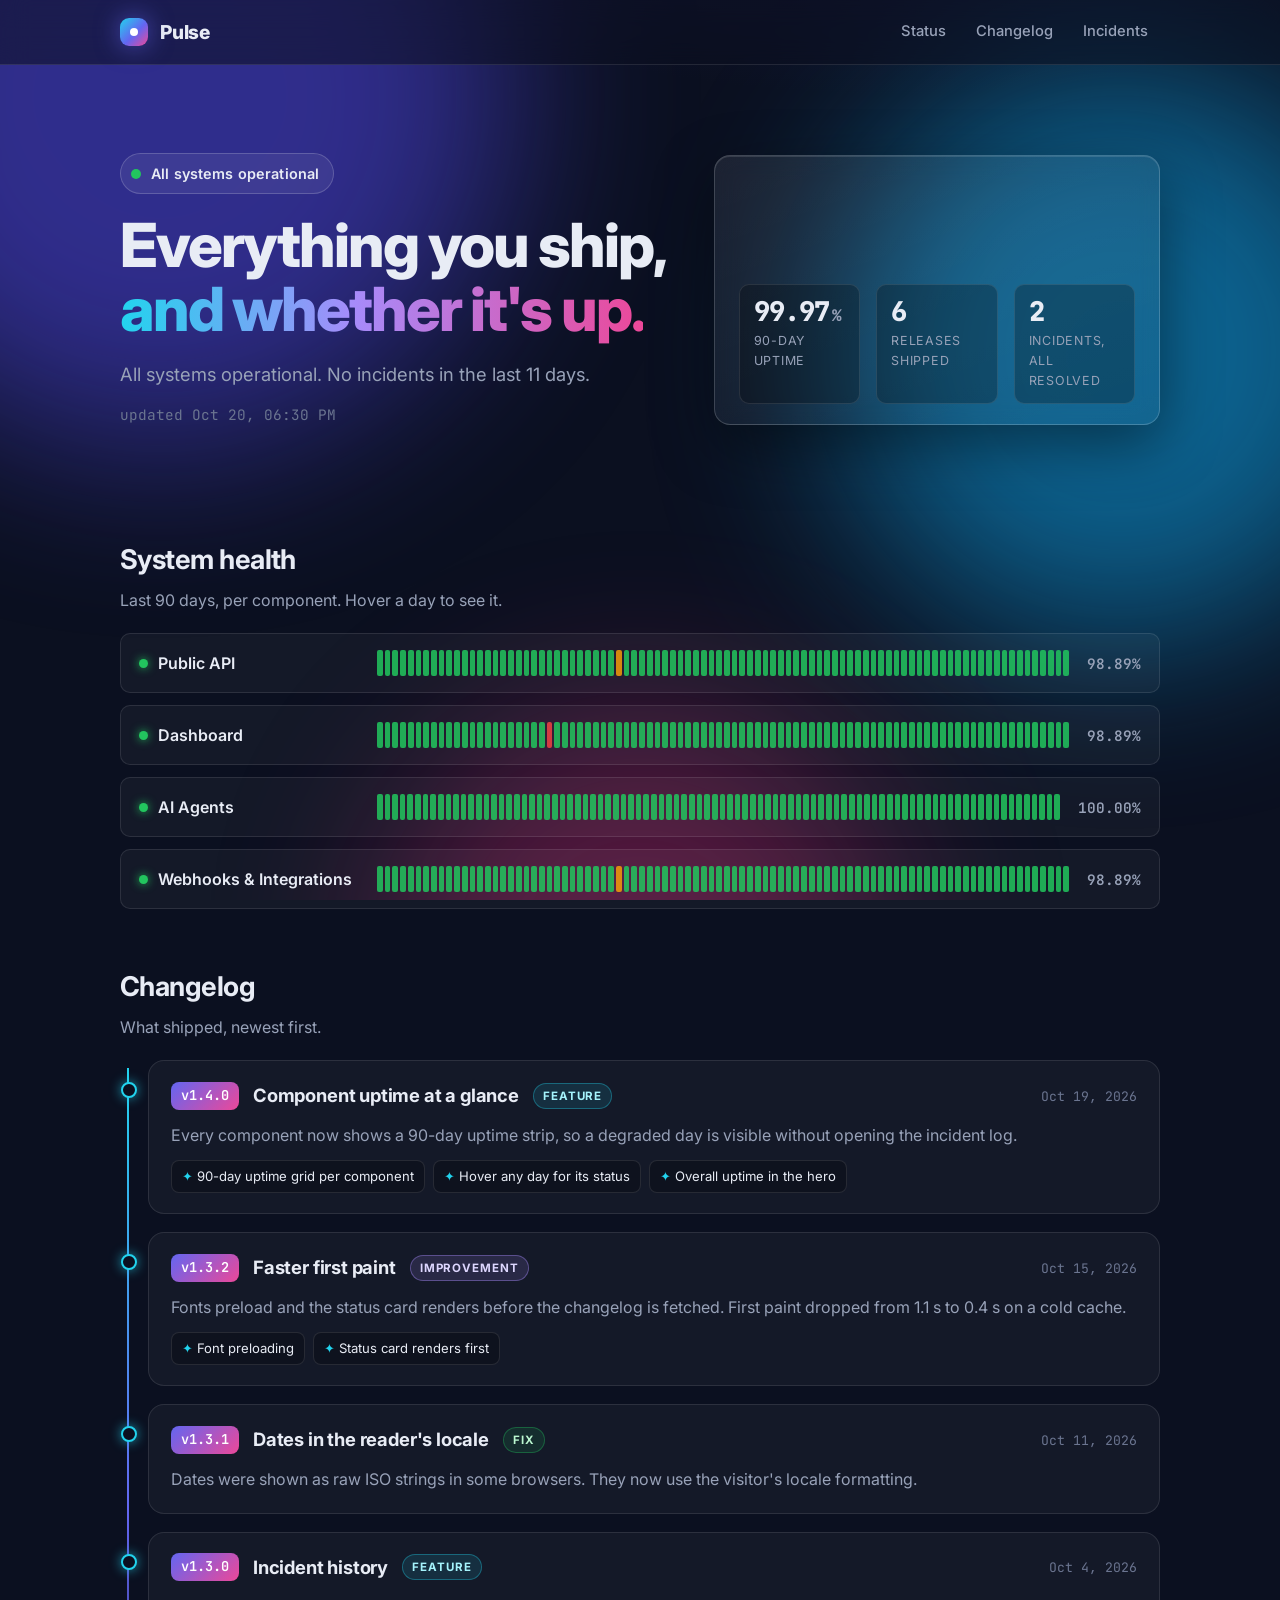
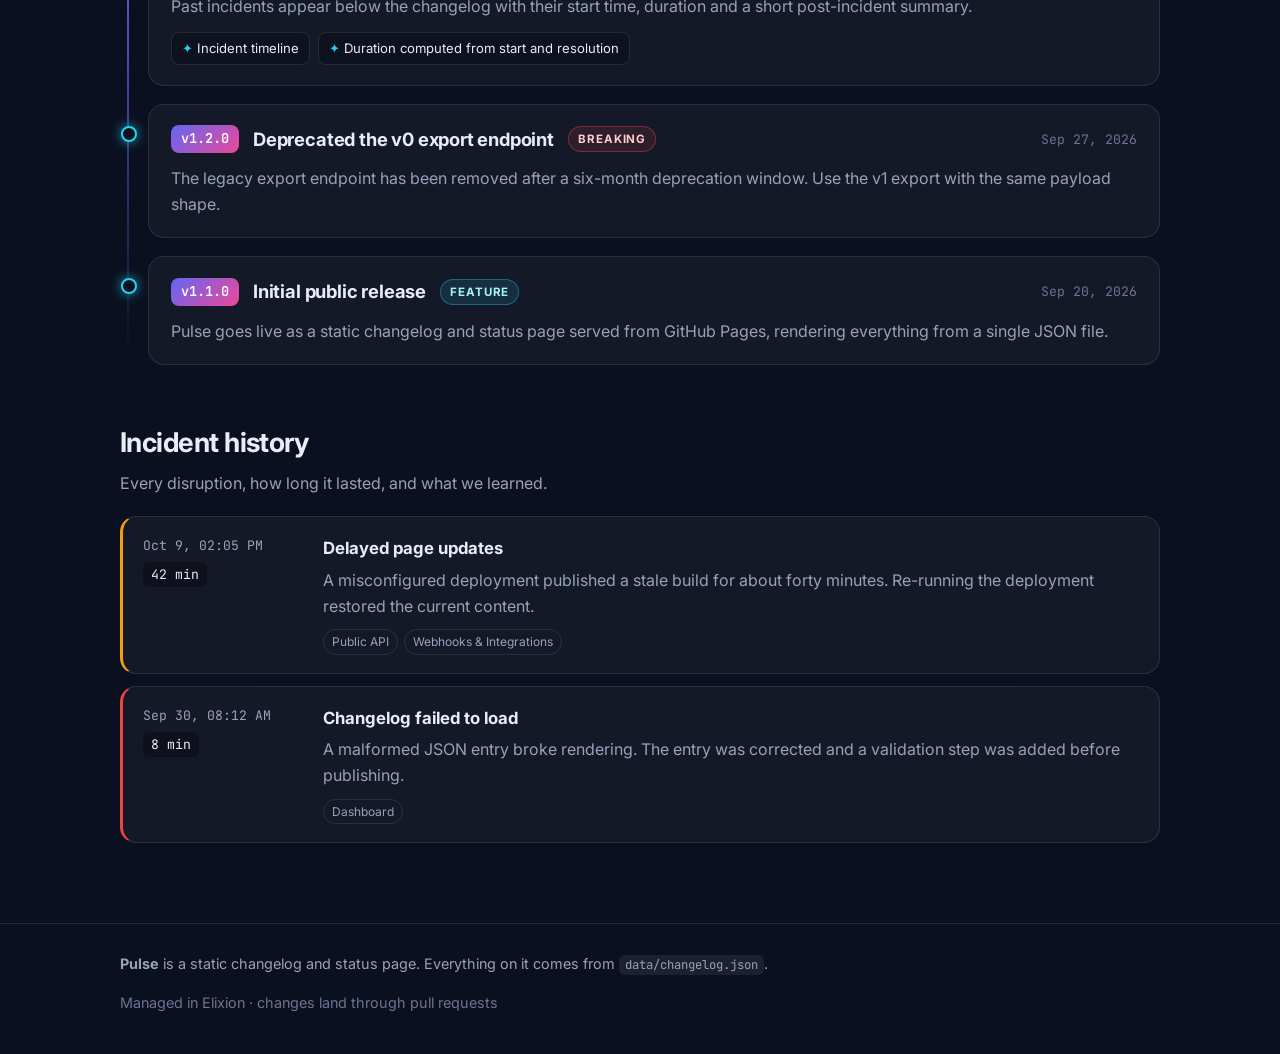
==== index.html @ 215a76f4 "feat: Pulse visual redesign — aurora hero, heartbeat, uptime grid, timeline Dark glass design with a" ====
<!DOCTYPE html>
<html lang="en">
<head>
  <meta charset="utf-8">
  <meta name="viewport" content="width=device-width, initial-scale=1">
  <title>Pulse · Changelog &amp; Status</title>
  <meta name="description" content="Release notes and live status for Pulse.">
  <meta name="theme-color" content="#0b1020">
  <link rel="preconnect" href="https://fonts.googleapis.com">
  <link rel="preconnect" href="https://fonts.gstatic.com" crossorigin>
  <link href="https://fonts.googleapis.com/css2?family=Inter:wght@400;500;600;700;800&family=JetBrains+Mono:wght@500;600&display=swap" rel="stylesheet">
  <link rel="stylesheet" href="styles.css">
</head>
<body>
  <div class="aurora" aria-hidden="true">
    <span class="aurora-blob b1"></span>
    <span class="aurora-blob b2"></span>
    <span class="aurora-blob b3"></span>
  </div>

  <header class="site-header">
    <div class="container header-row">
      <a class="brand" href="./" aria-label="Pulse home">
        <span class="brand-mark" aria-hidden="true"><span class="brand-dot"></span></span>
        <span class="brand-name">Pulse</span>
      </a>
      <nav class="site-nav" aria-label="Sections">
        <a href="#status">Status</a>
        <a href="#changelog">Changelog</a>
        <a href="#incidents">Incidents</a>
      </nav>
    </div>
  </header>

  <main>
    <section id="status" class="hero" aria-labelledby="hero-heading">
      <div class="container hero-grid">
        <div class="hero-copy">
          <p class="eyebrow"><span id="hero-badge" class="status-pill" data-level="operational"><span class="pill-dot"></span><span id="hero-badge-text">Checking status…</span></span></p>
          <h1 id="hero-heading" class="hero-title">Everything you ship,<br><span class="gradient-text">and whether it's up.</span></h1>
          <p id="hero-tagline" class="hero-sub"></p>
          <p id="hero-updated" class="hero-updated"></p>
        </div>

        <div class="hero-card glass reveal">
          <svg class="heartbeat" viewBox="0 0 600 120" preserveAspectRatio="none" aria-hidden="true">
            <defs>
              <linearGradient id="hb-grad" x1="0" x2="1" y1="0" y2="0">
                <stop offset="0" stop-color="#22d3ee"/>
                <stop offset="0.5" stop-color="#6366f1"/>
                <stop offset="1" stop-color="#ec4899"/>
              </linearGradient>
            </defs>
            <path class="hb-line" d="M0,60 L120,60 L140,60 L155,20 L170,100 L185,40 L200,60 L320,60 L335,25 L350,95 L365,45 L380,60 L520,60 L535,30 L550,90 L565,50 L580,60 L600,60"/>
          </svg>
          <div class="stats">
            <div class="stat">
              <span class="stat-value"><span id="stat-uptime" data-count="0">0</span><span class="stat-unit">%</span></span>
              <span class="stat-label">90-day uptime</span>
            </div>
            <div class="stat">
              <span class="stat-value" id="stat-releases" data-count="0">0</span>
              <span class="stat-label">releases shipped</span>
            </div>
            <div class="stat">
              <span class="stat-value" id="stat-incidents" data-count="0">0</span>
              <span class="stat-label">incidents, all resolved</span>
            </div>
          </div>
        </div>
      </div>
    </section>

    <section class="components container" aria-labelledby="components-heading">
      <div class="section-head reveal">
        <h2 id="components-heading">System health</h2>
        <p class="section-sub">Last 90 days, per component. Hover a day to see it.</p>
      </div>
      <ul id="component-list" class="component-list"></ul>
    </section>

    <section id="changelog" class="changelog container" aria-labelledby="changelog-heading">
      <div class="section-head reveal">
        <h2 id="changelog-heading">Changelog</h2>
        <p class="section-sub">What shipped, newest first.</p>
      </div>
      <ol id="release-list" class="timeline" aria-live="polite"></ol>
    </section>

    <section id="incidents" class="incidents container" aria-labelledby="incidents-heading">
      <div class="section-head reveal">
        <h2 id="incidents-heading">Incident history</h2>
        <p class="section-sub">Every disruption, how long it lasted, and what we learned.</p>
      </div>
      <ol id="incident-list" class="incident-list"></ol>
    </section>
  </main>

  <footer class="site-footer">
    <div class="container footer-row">
      <p><strong>Pulse</strong> is a static changelog and status page. Everything on it comes from <code>data/changelog.json</code>.</p>
      <p class="footer-meta">Managed in Elixion · changes land through pull requests</p>
    </div>
  </footer>

  <script src="app.js"></script>
</body>
</html>
---- styles.css ----
/* Pulse — visual design. Pure CSS, no build step. */

:root {
  --bg: #0b1020;
  --bg-2: #0f172a;
  --surface: rgba(255, 255, 255, 0.04);
  --surface-strong: rgba(255, 255, 255, 0.07);
  --border: rgba(255, 255, 255, 0.10);
  --border-strong: rgba(255, 255, 255, 0.18);
  --text: #e8ecf5;
  --muted: #98a2b8;
  --faint: #6b7590;
  --accent: #6366f1;
  --accent-2: #22d3ee;
  --accent-3: #ec4899;
  --ok: #22c55e;
  --warn: #f59e0b;
  --bad: #ef4444;
  --radius: 16px;
  --radius-sm: 10px;
  --max: 1080px;
  --font: "Inter", -apple-system, BlinkMacSystemFont, "Segoe UI", Roboto, sans-serif;
  --mono: "JetBrains Mono", ui-monospace, SFMono-Regular, Menlo, monospace;
  --shadow: 0 20px 60px rgba(0, 0, 0, 0.45);
}

* { box-sizing: border-box; }
html { scroll-behavior: smooth; }
body {
  margin: 0;
  font-family: var(--font);
  font-size: 16px;
  line-height: 1.6;
  color: var(--text);
  background: radial-gradient(1200px 600px at 70% -10%, #1e1b4b 0%, transparent 60%), var(--bg);
  -webkit-font-smoothing: antialiased;
  overflow-x: hidden;
}
a { color: inherit; }
code { font-family: var(--mono); font-size: 0.85em; background: var(--surface-strong); padding: 2px 6px; border-radius: 6px; }

.container { max-width: var(--max); margin: 0 auto; padding: 0 20px; }

/* ---------- Aurora background ---------- */
.aurora {
  position: fixed; inset: 0; z-index: -1; overflow: hidden; pointer-events: none;
}
.aurora-blob {
  position: absolute; border-radius: 50%; filter: blur(90px); opacity: 0.55;
  animation: drift 26s ease-in-out infinite alternate;
}
.aurora-blob.b1 { width: 55vw; height: 55vw; left: -15vw; top: -20vw; background: #4f46e5; }
.aurora-blob.b2 { width: 45vw; height: 45vw; right: -10vw; top: 5vw; background: #0ea5e9; animation-duration: 32s; }
.aurora-blob.b3 { width: 40vw; height: 40vw; left: 30vw; bottom: -25vw; background: #db2777; animation-duration: 38s; opacity: 0.35; }
@keyframes drift {
  from { transform: translate3d(0, 0, 0) scale(1); }
  to   { transform: translate3d(6vw, 4vw, 0) scale(1.15); }
}

/* ---------- Header ---------- */
.site-header {
  position: sticky; top: 0; z-index: 10;
  backdrop-filter: blur(14px); -webkit-backdrop-filter: blur(14px);
  background: rgba(11, 16, 32, 0.55);
  border-bottom: 1px solid var(--border);
}
.header-row { display: flex; align-items: center; justify-content: space-between; height: 64px; }
.brand { display: inline-flex; align-items: center; gap: 12px; text-decoration: none; font-weight: 800; font-size: 1.2rem; letter-spacing: -0.01em; }
.brand-mark {
  position: relative; width: 28px; height: 28px; border-radius: 9px;
  background: linear-gradient(135deg, var(--accent-2), var(--accent) 55%, var(--accent-3));
  box-shadow: 0 0 24px rgba(99, 102, 241, 0.6);
  display: grid; place-items: center;
}
.brand-dot { width: 8px; height: 8px; border-radius: 50%; background: #fff; animation: beat 1.6s ease-in-out infinite; }
@keyframes beat { 0%, 100% { transform: scale(1); opacity: 1; } 50% { transform: scale(0.6); opacity: 0.7; } }
.site-nav { display: flex; gap: 6px; }
.site-nav a {
  color: var(--muted); text-decoration: none; font-size: 0.92rem; font-weight: 500;
  padding: 8px 12px; border-radius: 999px; transition: color .2s, background .2s;
}
.site-nav a:hover { color: var(--text); background: var(--surface-strong); }

/* ---------- Hero ---------- */
.hero { padding: 88px 0 56px; }
.hero-grid { display: grid; grid-template-columns: 1.1fr 0.9fr; gap: 48px; align-items: center; }
.eyebrow { margin: 0 0 20px; }
.status-pill {
  display: inline-flex; align-items: center; gap: 10px;
  padding: 8px 14px 8px 10px; border-radius: 999px;
  border: 1px solid var(--border-strong); background: var(--surface-strong);
  font-weight: 600; font-size: 0.9rem; letter-spacing: 0.01em;
}
.pill-dot { position: relative; width: 10px; height: 10px; border-radius: 50%; background: var(--ok); }
.pill-dot::after {
  content: ""; position: absolute; inset: -4px; border-radius: 50%;
  border: 2px solid var(--ok); opacity: 0; animation: ping 1.8s ease-out infinite;
}
.status-pill[data-level="degraded"] .pill-dot, .status-pill[data-level="degraded"] .pill-dot::after { background: var(--warn); border-color: var(--warn); }
.status-pill[data-level="outage"] .pill-dot, .status-pill[data-level="outage"] .pill-dot::after { background: var(--bad); border-color: var(--bad); }
@keyframes ping { 0% { transform: scale(0.6); opacity: 0.9; } 100% { transform: scale(1.9); opacity: 0; } }

.hero-title {
  margin: 0 0 18px; font-size: clamp(2.3rem, 5vw, 3.8rem); line-height: 1.05;
  font-weight: 800; letter-spacing: -0.035em;
}
.gradient-text {
  background: linear-gradient(90deg, var(--accent-2), #a78bfa 45%, var(--accent-3));
  -webkit-background-clip: text; background-clip: text; color: transparent;
}
.hero-sub { margin: 0 0 14px; font-size: 1.15rem; color: var(--muted); max-width: 48ch; }
.hero-updated { margin: 0; color: var(--faint); font-size: 0.9rem; font-family: var(--mono); }

.glass {
  background: linear-gradient(160deg, rgba(255,255,255,0.08), rgba(255,255,255,0.03));
  border: 1px solid var(--border-strong);
  border-radius: var(--radius);
  box-shadow: var(--shadow), inset 0 1px 0 rgba(255,255,255,0.12);
  backdrop-filter: blur(12px); -webkit-backdrop-filter: blur(12px);
}
.hero-card { padding: 22px 24px 20px; }
.heartbeat { width: 100%; height: 96px; display: block; }
.hb-line {
  fill: none; stroke: url(#hb-grad); stroke-width: 3; stroke-linecap: round; stroke-linejoin: round;
  stroke-dasharray: 1400; stroke-dashoffset: 1400;
  animation: draw 3.2s cubic-bezier(.4,0,.2,1) infinite;
  filter: drop-shadow(0 0 8px rgba(99, 102, 241, 0.7));
}
@keyframes draw { 0% { stroke-dashoffset: 1400; opacity: 0.2; } 15% { opacity: 1; } 70% { stroke-dashoffset: 0; opacity: 1; } 100% { stroke-dashoffset: 0; opacity: 0; } }

.stats { display: grid; grid-template-columns: repeat(3, 1fr); gap: 16px; margin-top: 10px; }
.stat { padding: 12px 14px; border-radius: var(--radius-sm); background: rgba(0,0,0,0.25); border: 1px solid var(--border); }
.stat-value { display: block; font-size: 1.7rem; font-weight: 800; letter-spacing: -0.03em; font-family: var(--mono); line-height: 1.1; }
.stat-unit { font-size: 1rem; color: var(--muted); margin-left: 2px; }
.stat-label { display: block; margin-top: 4px; font-size: 0.78rem; color: var(--muted); text-transform: uppercase; letter-spacing: 0.06em; }

/* ---------- Sections ---------- */
.section-head { margin: 56px 0 20px; }
.section-head h2 { margin: 0 0 6px; font-size: 1.7rem; letter-spacing: -0.02em; }
.section-sub { margin: 0; color: var(--muted); }

/* ---------- Components / uptime ---------- */
.component-list { list-style: none; margin: 0; padding: 0; display: grid; gap: 12px; }
.component {
  display: grid; grid-template-columns: 220px 1fr auto; gap: 18px; align-items: center;
  padding: 16px 18px; border-radius: var(--radius-sm);
  background: var(--surface); border: 1px solid var(--border);
  transition: border-color .2s, background .2s;
}
.component:hover { border-color: var(--border-strong); background: var(--surface-strong); }
.component-name { font-weight: 600; display: flex; align-items: center; gap: 10px; }
.level-dot { width: 9px; height: 9px; border-radius: 50%; background: var(--ok); box-shadow: 0 0 10px var(--ok); }
.level-dot[data-level="degraded"] { background: var(--warn); box-shadow: 0 0 10px var(--warn); }
.level-dot[data-level="outage"] { background: var(--bad); box-shadow: 0 0 10px var(--bad); }
.uptime-grid { display: grid; grid-template-columns: repeat(90, 1fr); gap: 2px; }
.day {
  height: 26px; border-radius: 2px; background: var(--ok); opacity: 0.85; position: relative;
  transform-origin: bottom; transition: transform .15s, opacity .15s;
}
.day[data-level="degraded"] { background: var(--warn); }
.day[data-level="outage"] { background: var(--bad); }
.day:hover { transform: scaleY(1.25); opacity: 1; z-index: 2; }
.day:hover::after {
  content: attr(data-label); position: absolute; bottom: calc(100% + 8px); left: 50%; transform: translateX(-50%);
  white-space: nowrap; font-size: 0.72rem; font-family: var(--mono);
  background: #0b1020; border: 1px solid var(--border-strong); color: var(--text);
  padding: 4px 8px; border-radius: 6px; pointer-events: none;
}
.component-uptime { font-family: var(--mono); font-weight: 600; color: var(--muted); font-size: 0.9rem; }

/* ---------- Timeline ---------- */
.timeline { list-style: none; margin: 0; padding: 0 0 0 28px; position: relative; }
.timeline::before {
  content: ""; position: absolute; left: 7px; top: 8px; bottom: 8px; width: 2px;
  background: linear-gradient(180deg, var(--accent-2), var(--accent) 50%, transparent);
}
.release { position: relative; margin: 0 0 18px; }
.release::before {
  content: ""; position: absolute; left: -27px; top: 22px; width: 12px; height: 12px; border-radius: 50%;
  background: var(--bg); border: 2px solid var(--accent-2); box-shadow: 0 0 12px rgba(34, 211, 238, 0.7);
}
.release-card {
  padding: 20px 22px; border-radius: var(--radius);
  background: var(--surface); border: 1px solid var(--border);
  transition: transform .25s, border-color .25s, background .25s;
}
.release-card:hover { transform: translateY(-2px); border-color: var(--border-strong); background: var(--surface-strong); }
.release-head { display: flex; flex-wrap: wrap; align-items: center; gap: 10px 14px; }
.release-version {
  font-family: var(--mono); font-weight: 600; font-size: 0.85rem;
  padding: 3px 10px; border-radius: 8px; color: #fff;
  background: linear-gradient(135deg, var(--accent), var(--accent-3));
}
.release-title { margin: 0; font-size: 1.15rem; font-weight: 700; letter-spacing: -0.01em; }
.release-date { margin-left: auto; color: var(--faint); font-family: var(--mono); font-size: 0.82rem; }
.tag {
  font-size: 0.72rem; font-weight: 700; text-transform: uppercase; letter-spacing: 0.08em;
  padding: 3px 9px; border-radius: 999px; border: 1px solid transparent;
}
.tag[data-tag="feature"] { color: #a5f3fc; background: rgba(34, 211, 238, 0.12); border-color: rgba(34, 211, 238, 0.35); }
.tag[data-tag="fix"] { color: #bbf7d0; background: rgba(34, 197, 94, 0.12); border-color: rgba(34, 197, 94, 0.35); }
.tag[data-tag="improvement"] { color: #ddd6fe; background: rgba(167, 139, 250, 0.14); border-color: rgba(167, 139, 250, 0.4); }
.tag[data-tag="breaking"] { color: #fecaca; background: rgba(239, 68, 68, 0.12); border-color: rgba(239, 68, 68, 0.4); }
.release-body { margin: 12px 0 0; color: var(--muted); }
.highlights { margin: 12px 0 0; padding: 0; list-style: none; display: flex; flex-wrap: wrap; gap: 8px; }
.highlights li {
  font-size: 0.82rem; color: var(--text); padding: 5px 10px; border-radius: 8px;
  background: rgba(0,0,0,0.25); border: 1px solid var(--border);
}
.highlights li::before { content: "✦ "; color: var(--accent-2); }

/* ---------- Incidents ---------- */
.incident-list { list-style: none; margin: 0; padding: 0; display: grid; gap: 12px; }
.incident {
  display: grid; grid-template-columns: 160px 1fr; gap: 20px;
  padding: 18px 20px; border-radius: var(--radius);
  background: var(--surface); border: 1px solid var(--border);
  border-left: 3px solid var(--warn);
}
.incident[data-impact="outage"] { border-left-color: var(--bad); }
.incident-when { font-family: var(--mono); font-size: 0.82rem; color: var(--muted); }
.incident-duration { margin-top: 6px; display: inline-block; padding: 2px 8px; border-radius: 6px; background: rgba(0,0,0,0.3); color: var(--text); }
.incident-title { margin: 0 0 6px; font-weight: 700; font-size: 1.05rem; }
.incident-summary { margin: 0; color: var(--muted); }
.incident-affected { margin: 10px 0 0; display: flex; gap: 6px; flex-wrap: wrap; }
.incident-affected span { font-size: 0.75rem; color: var(--muted); padding: 2px 8px; border-radius: 999px; border: 1px solid var(--border); }

/* ---------- Footer ---------- */
.site-footer { margin-top: 80px; padding: 28px 0 40px; border-top: 1px solid var(--border); color: var(--muted); font-size: 0.9rem; }
.footer-row { display: flex; justify-content: space-between; gap: 16px; flex-wrap: wrap; }
.footer-row p { margin: 0; }
.footer-meta { color: var(--faint); }

/* ---------- Reveal on scroll ---------- */
.reveal { opacity: 0; transform: translateY(18px); transition: opacity .6s ease, transform .6s ease; }
.reveal.in { opacity: 1; transform: none; }
.empty { color: var(--muted); padding: 12px 0; }

@media (prefers-reduced-motion: reduce) {
  *, *::before, *::after { animation: none !important; transition: none !important; }
  .reveal { opacity: 1; transform: none; }
}

/* ---------- Responsive ---------- */
@media (max-width: 860px) {
  .hero { padding: 56px 0 32px; }
  .hero-grid { grid-template-columns: 1fr; gap: 28px; }
  .component { grid-template-columns: 1fr; gap: 10px; }
  .uptime-grid { grid-template-columns: repeat(45, 1fr); }
  .day { height: 18px; }
}
@media (max-width: 600px) {
  .site-nav a { padding: 6px 8px; font-size: 0.85rem; }
  .stats { grid-template-columns: 1fr 1fr 1fr; gap: 8px; }
  .stat { padding: 10px; }
  .stat-value { font-size: 1.3rem; }
  .incident { grid-template-columns: 1fr; gap: 8px; }
  .release-date { margin-left: 0; width: 100%; }
  .uptime-grid { grid-template-columns: repeat(30, 1fr); }
}
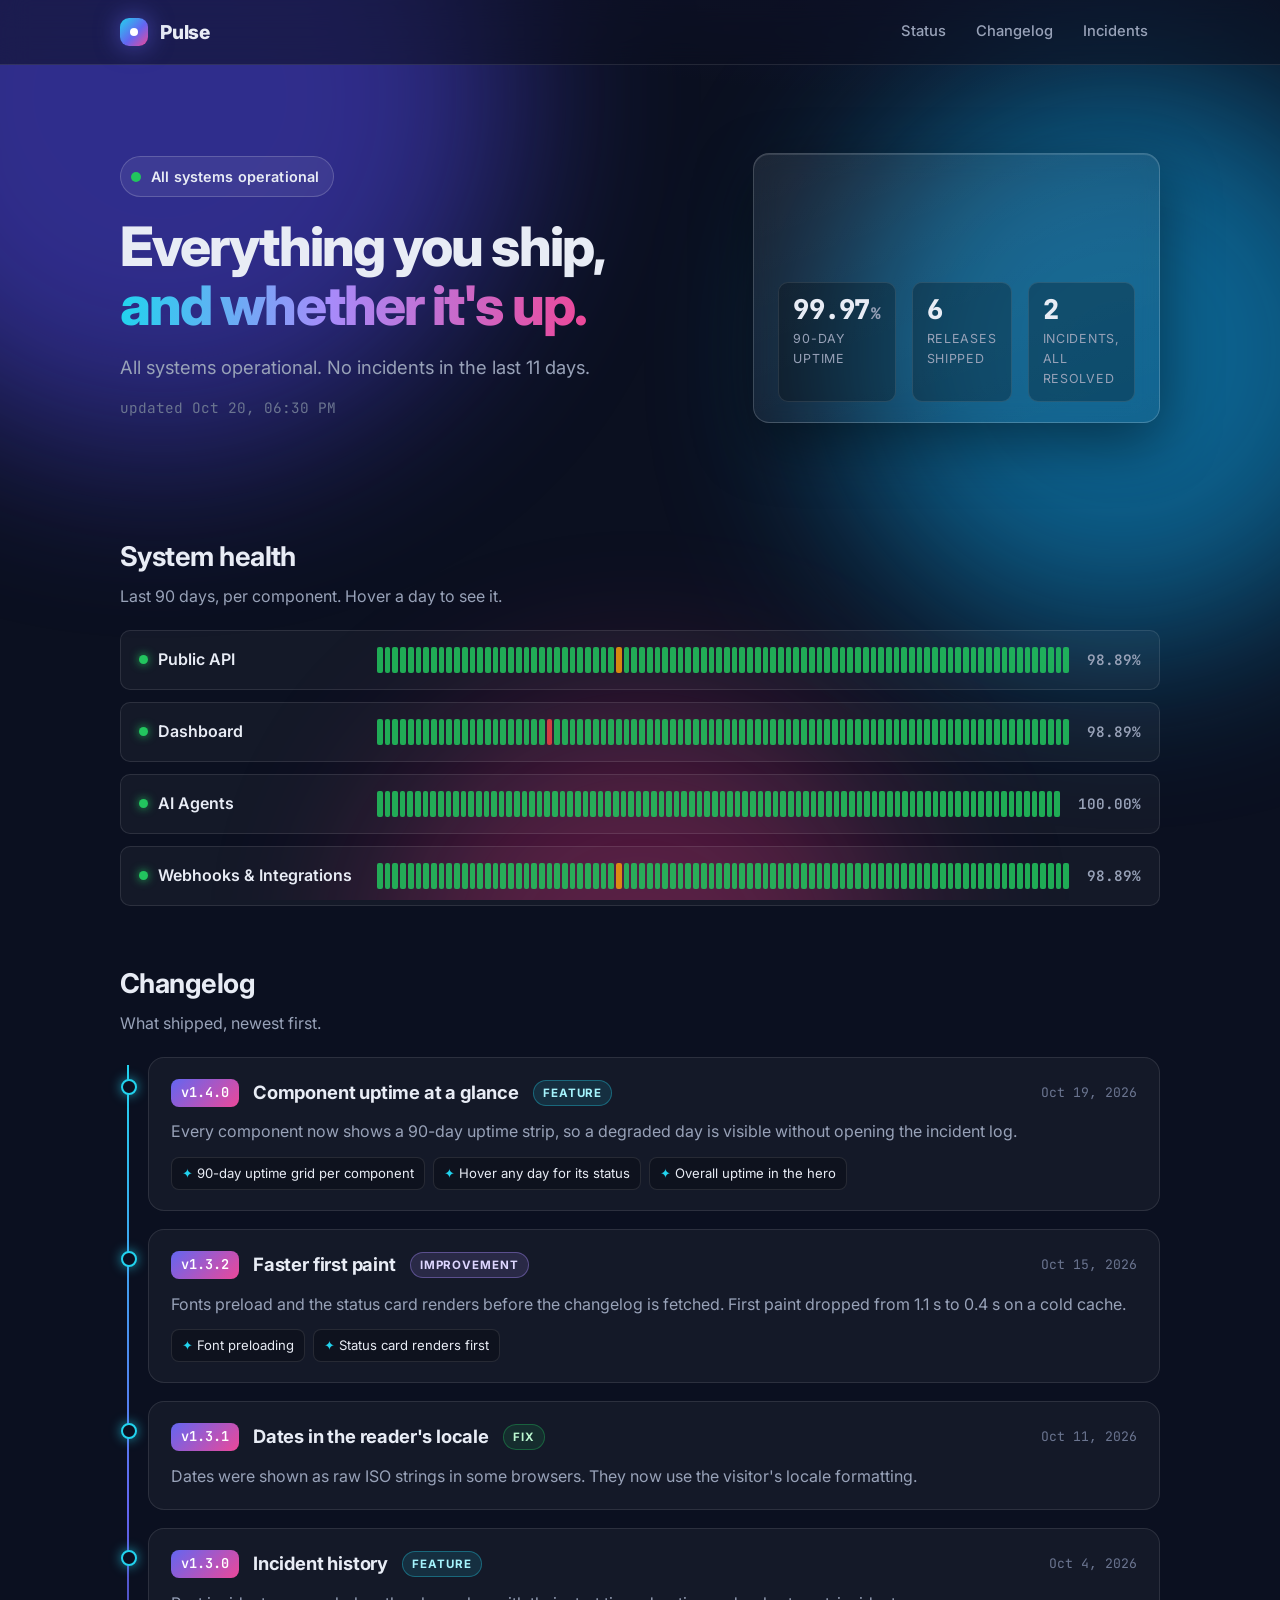
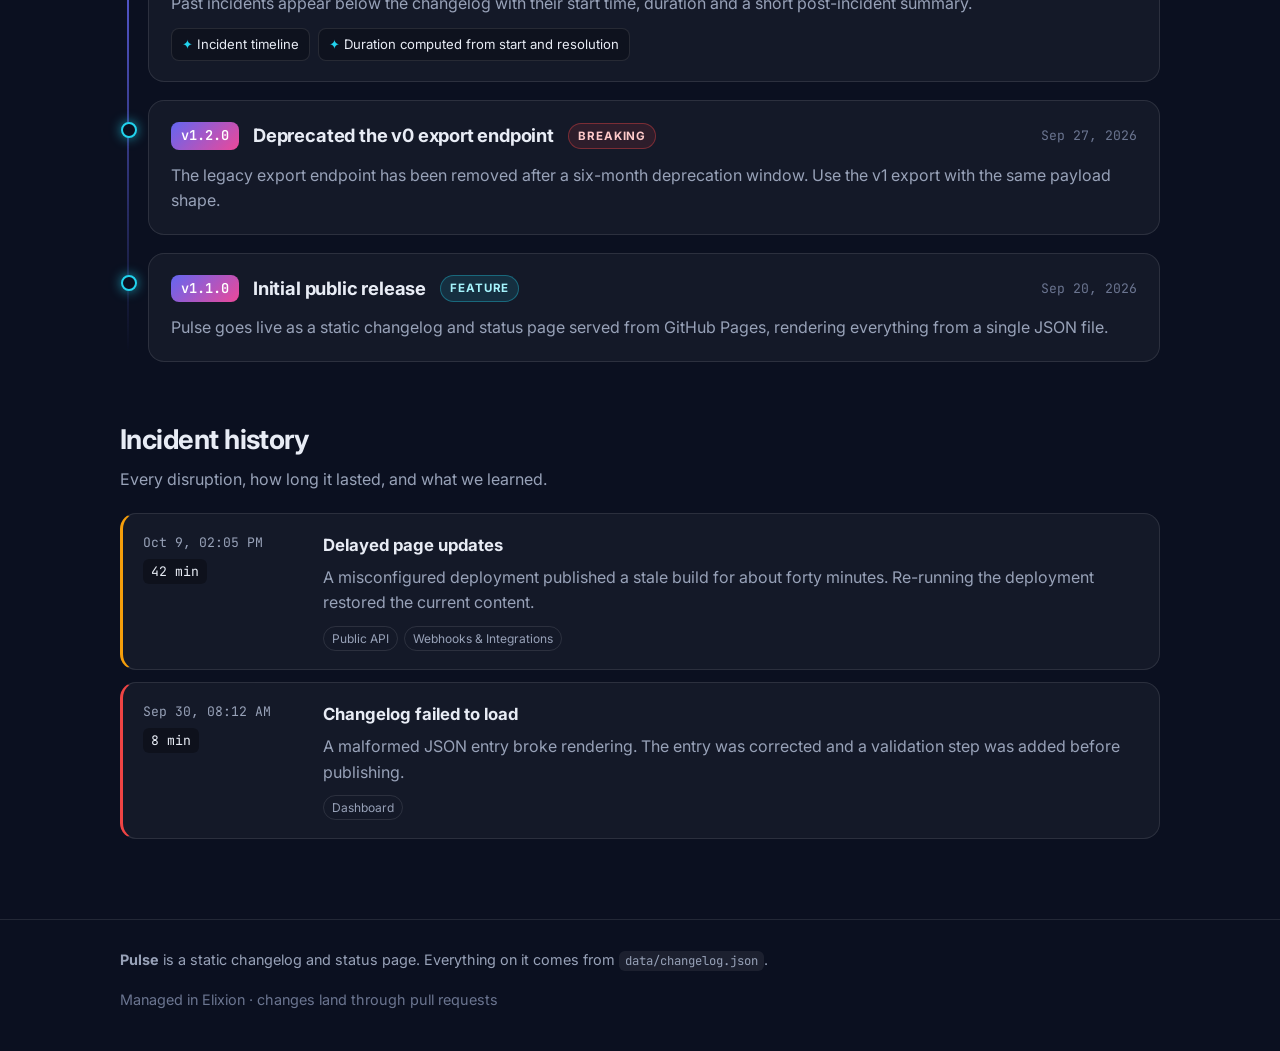
==== commit 04cd02d3: "style: keep the hero headline on two lines Co-Authored-By: Claude Fable 5.1 <noreply@anthropic.com>" ====
--- a/index.html
+++ b/index.html
@@ -37,7 +37,7 @@
       <div class="container hero-grid">
         <div class="hero-copy">
           <p class="eyebrow"><span id="hero-badge" class="status-pill" data-level="operational"><span class="pill-dot"></span><span id="hero-badge-text">Checking status…</span></span></p>
-          <h1 id="hero-heading" class="hero-title">Everything you ship,<br><span class="gradient-text">and whether it's up.</span></h1>
+          <h1 id="hero-heading" class="hero-title">Everything you ship, <span class="gradient-text">and whether it's&nbsp;up.</span></h1>
           <p id="hero-tagline" class="hero-sub"></p>
           <p id="hero-updated" class="hero-updated"></p>
         </div>
--- a/styles.css
+++ b/styles.css
@@ -83,7 +83,7 @@
 
 /* ---------- Hero ---------- */
 .hero { padding: 88px 0 56px; }
-.hero-grid { display: grid; grid-template-columns: 1.1fr 0.9fr; gap: 48px; align-items: center; }
+.hero-grid { display: grid; grid-template-columns: 1.25fr 0.75fr; gap: 40px; align-items: center; }
 .eyebrow { margin: 0 0 20px; }
 .status-pill {
   display: inline-flex; align-items: center; gap: 10px;
@@ -101,8 +101,8 @@
 @keyframes ping { 0% { transform: scale(0.6); opacity: 0.9; } 100% { transform: scale(1.9); opacity: 0; } }
 
 .hero-title {
-  margin: 0 0 18px; font-size: clamp(2.3rem, 5vw, 3.8rem); line-height: 1.05;
-  font-weight: 800; letter-spacing: -0.035em;
+  margin: 0 0 18px; font-size: clamp(2.2rem, 4.6vw, 3.4rem); line-height: 1.08;
+  font-weight: 800; letter-spacing: -0.035em; max-width: 14ch;
 }
 .gradient-text {
   background: linear-gradient(90deg, var(--accent-2), #a78bfa 45%, var(--accent-3));
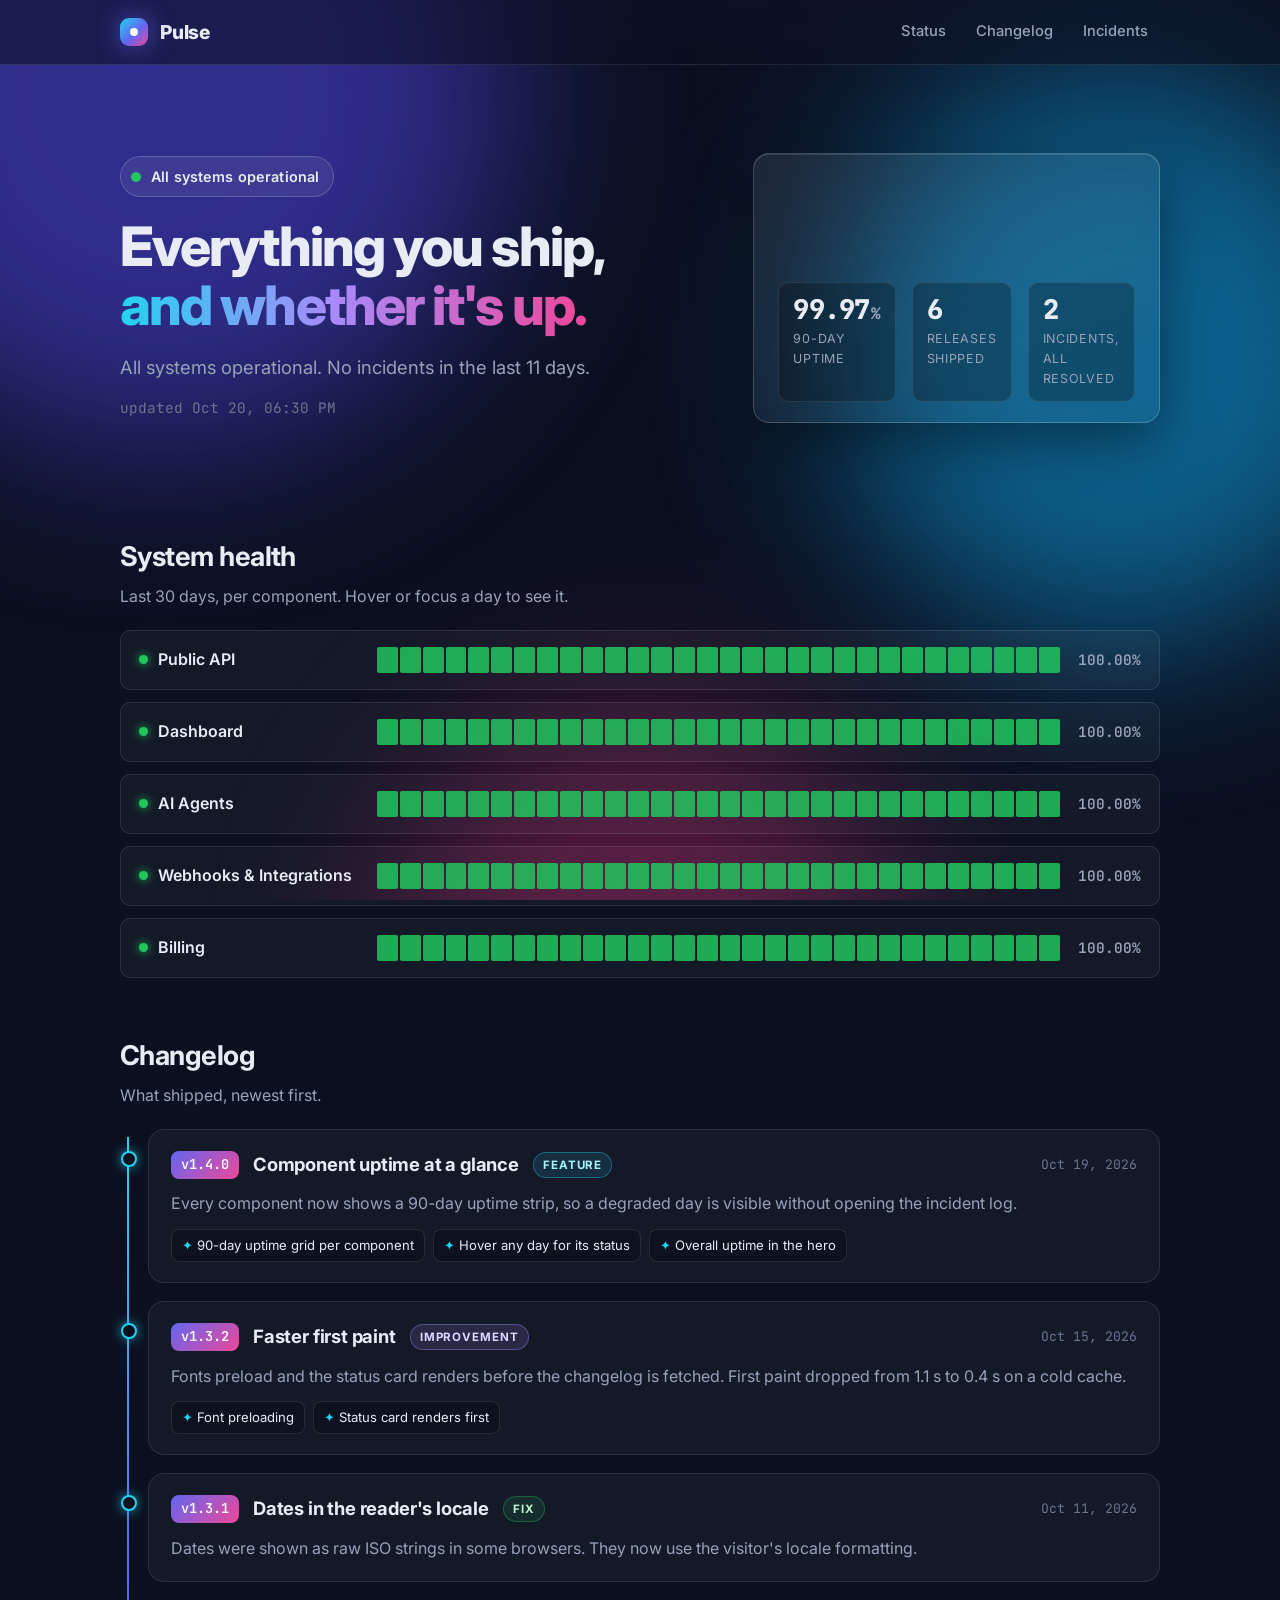
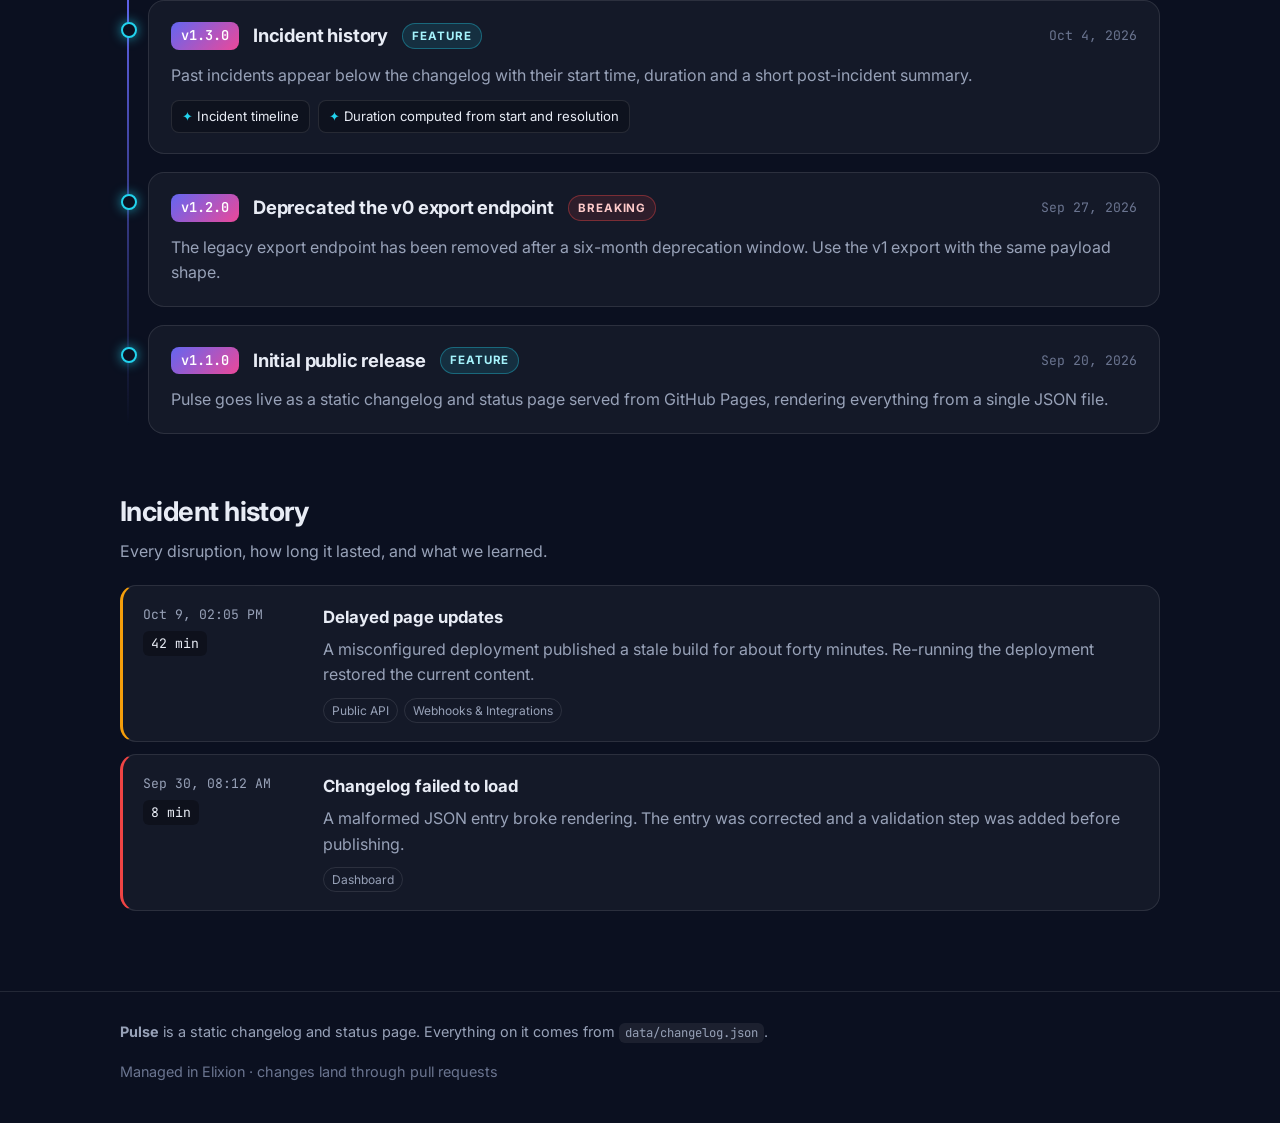
==== commit 1a53b266: "Show a 30-day uptime bar for each component Changes: - Changed UPTIME_DAYS from 90 to 30 in app.js -" ====
--- a/index.html
+++ b/index.html
@@ -33,6 +33,8 @@
   </header>
 
   <main>
+    <div id="maintenance-banner" hidden></div>
+
     <section id="status" class="hero" aria-labelledby="hero-heading">
       <div class="container hero-grid">
         <div class="hero-copy">
@@ -74,7 +76,7 @@
     <section class="components container" aria-labelledby="components-heading">
       <div class="section-head reveal">
         <h2 id="components-heading">System health</h2>
-        <p class="section-sub">Last 90 days, per component. Hover a day to see it.</p>
+        <p class="section-sub">Last 30 days, per component. Hover or focus a day to see it.</p>
       </div>
       <ul id="component-list" class="component-list"></ul>
     </section>
--- a/styles.css
+++ b/styles.css
@@ -81,6 +81,24 @@
 }
 .site-nav a:hover { color: var(--text); background: var(--surface-strong); }
 
+/* ---------- Maintenance banner ---------- */
+#maintenance-banner[hidden] { display: none; }
+#maintenance-banner {
+  background: #fde68a;
+  border-bottom: 1px solid #b45309;
+}
+.maintenance-inner {
+  padding-top: 14px; padding-bottom: 14px;
+  display: flex; flex-wrap: wrap; align-items: baseline; gap: 4px 14px;
+  color: #422006;
+}
+.maintenance-title { margin: 0; font-weight: 700; font-size: 0.98rem; color: #422006; }
+.maintenance-window {
+  margin: 0; font-family: var(--mono); font-size: 0.85rem;
+  font-weight: 600; color: #713f12;
+}
+.maintenance-message { margin: 0; flex-basis: 100%; font-size: 0.92rem; color: #4a2c0a; }
+
 /* ---------- Hero ---------- */
 .hero { padding: 88px 0 56px; }
 .hero-grid { display: grid; grid-template-columns: 1.25fr 0.75fr; gap: 40px; align-items: center; }
@@ -152,15 +170,15 @@
 .level-dot { width: 9px; height: 9px; border-radius: 50%; background: var(--ok); box-shadow: 0 0 10px var(--ok); }
 .level-dot[data-level="degraded"] { background: var(--warn); box-shadow: 0 0 10px var(--warn); }
 .level-dot[data-level="outage"] { background: var(--bad); box-shadow: 0 0 10px var(--bad); }
-.uptime-grid { display: grid; grid-template-columns: repeat(90, 1fr); gap: 2px; }
+.uptime-grid { display: grid; grid-template-columns: repeat(30, 1fr); gap: 2px; }
 .day {
   height: 26px; border-radius: 2px; background: var(--ok); opacity: 0.85; position: relative;
-  transform-origin: bottom; transition: transform .15s, opacity .15s;
+  transform-origin: bottom; transition: transform .15s, opacity .15s; cursor: pointer;
 }
 .day[data-level="degraded"] { background: var(--warn); }
 .day[data-level="outage"] { background: var(--bad); }
-.day:hover { transform: scaleY(1.25); opacity: 1; z-index: 2; }
-.day:hover::after {
+.day:hover, .day:focus { transform: scaleY(1.25); opacity: 1; z-index: 2; outline: none; }
+.day:hover::after, .day:focus::after {
   content: attr(data-label); position: absolute; bottom: calc(100% + 8px); left: 50%; transform: translateX(-50%);
   white-space: nowrap; font-size: 0.72rem; font-family: var(--mono);
   background: #0b1020; border: 1px solid var(--border-strong); color: var(--text);
@@ -246,7 +264,7 @@
   .hero { padding: 56px 0 32px; }
   .hero-grid { grid-template-columns: 1fr; gap: 28px; }
   .component { grid-template-columns: 1fr; gap: 10px; }
-  .uptime-grid { grid-template-columns: repeat(45, 1fr); }
+  .uptime-grid { grid-template-columns: repeat(30, 1fr); }
   .day { height: 18px; }
 }
 @media (max-width: 600px) {
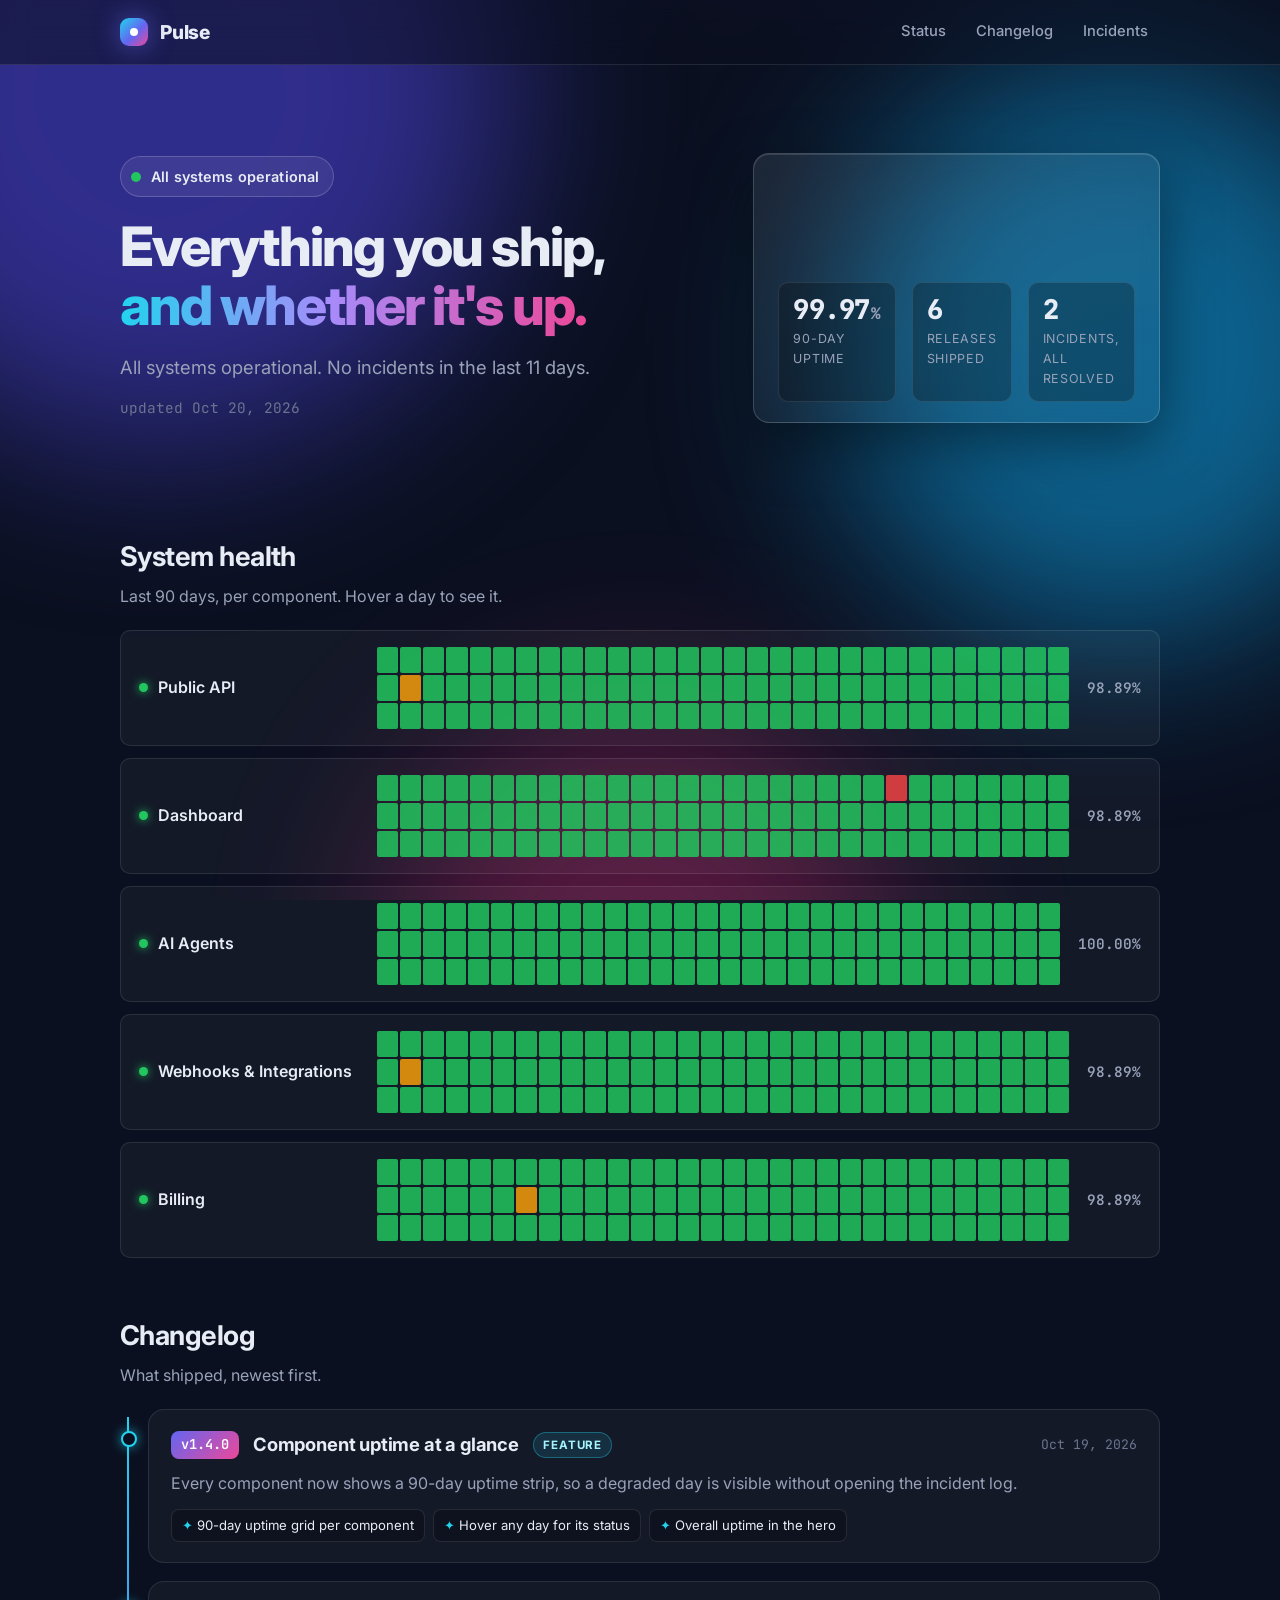
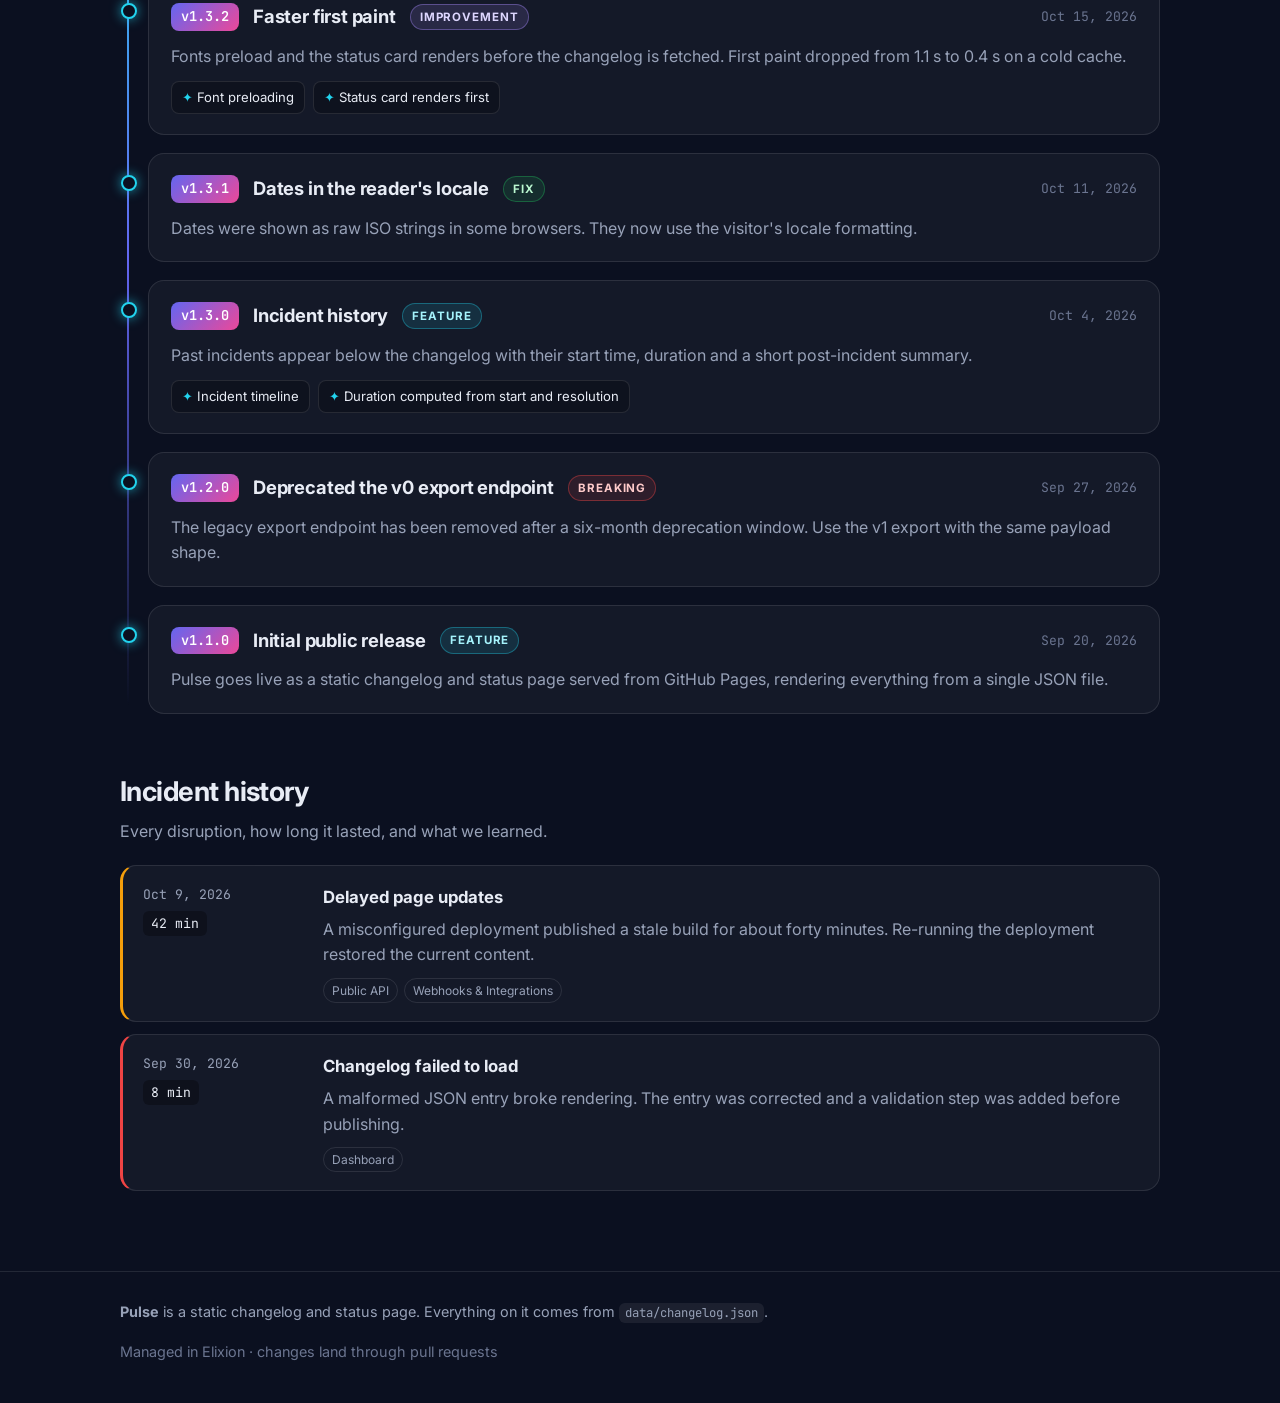
==== commit b90580f6: "PUL-143: Add Open Graph/Twitter tags, SVG favicon and page description - Expand the meta description" ====
--- a/index.html
+++ b/index.html
@@ -4,8 +4,26 @@
   <meta charset="utf-8">
   <meta name="viewport" content="width=device-width, initial-scale=1">
   <title>Pulse · Changelog &amp; Status</title>
-  <meta name="description" content="Release notes and live status for Pulse.">
+  <meta name="description" content="Pulse is a public changelog and status page: release notes, 90-day uptime, and incident history for the product — everything you ship, and whether it's up.">
   <meta name="theme-color" content="#0b1020">
+  <link rel="icon" href="favicon.svg" type="image/svg+xml">
+
+  <!-- Open Graph / Facebook / Slack / LinkedIn -->
+  <meta property="og:type" content="website">
+  <meta property="og:site_name" content="Pulse">
+  <meta property="og:title" content="Pulse · Changelog &amp; Status">
+  <meta property="og:description" content="Release notes, 90-day uptime, and incident history for the product — everything you ship, and whether it's up.">
+  <meta property="og:url" content="https://elixion-ai.github.io/pulse-demo/">
+  <meta property="og:image" content="https://elixion-ai.github.io/pulse-demo/og-preview.png">
+  <meta property="og:image:width" content="1200">
+  <meta property="og:image:height" content="630">
+  <meta property="og:image:alt" content="Pulse — Changelog &amp; Status, with a heartbeat line in cyan, indigo and pink.">
+
+  <!-- Twitter -->
+  <meta name="twitter:card" content="summary_large_image">
+  <meta name="twitter:title" content="Pulse · Changelog &amp; Status">
+  <meta name="twitter:description" content="Release notes, 90-day uptime, and incident history for the product — everything you ship, and whether it's up.">
+  <meta name="twitter:image" content="https://elixion-ai.github.io/pulse-demo/og-preview.png">
   <link rel="preconnect" href="https://fonts.googleapis.com">
   <link rel="preconnect" href="https://fonts.gstatic.com" crossorigin>
   <link href="https://fonts.googleapis.com/css2?family=Inter:wght@400;500;600;700;800&family=JetBrains+Mono:wght@500;600&display=swap" rel="stylesheet">
@@ -76,7 +94,7 @@
     <section class="components container" aria-labelledby="components-heading">
       <div class="section-head reveal">
         <h2 id="components-heading">System health</h2>
-        <p class="section-sub">Last 30 days, per component. Hover or focus a day to see it.</p>
+        <p class="section-sub">Last 90 days, per component. Hover a day to see it.</p>
       </div>
       <ul id="component-list" class="component-list"></ul>
     </section>
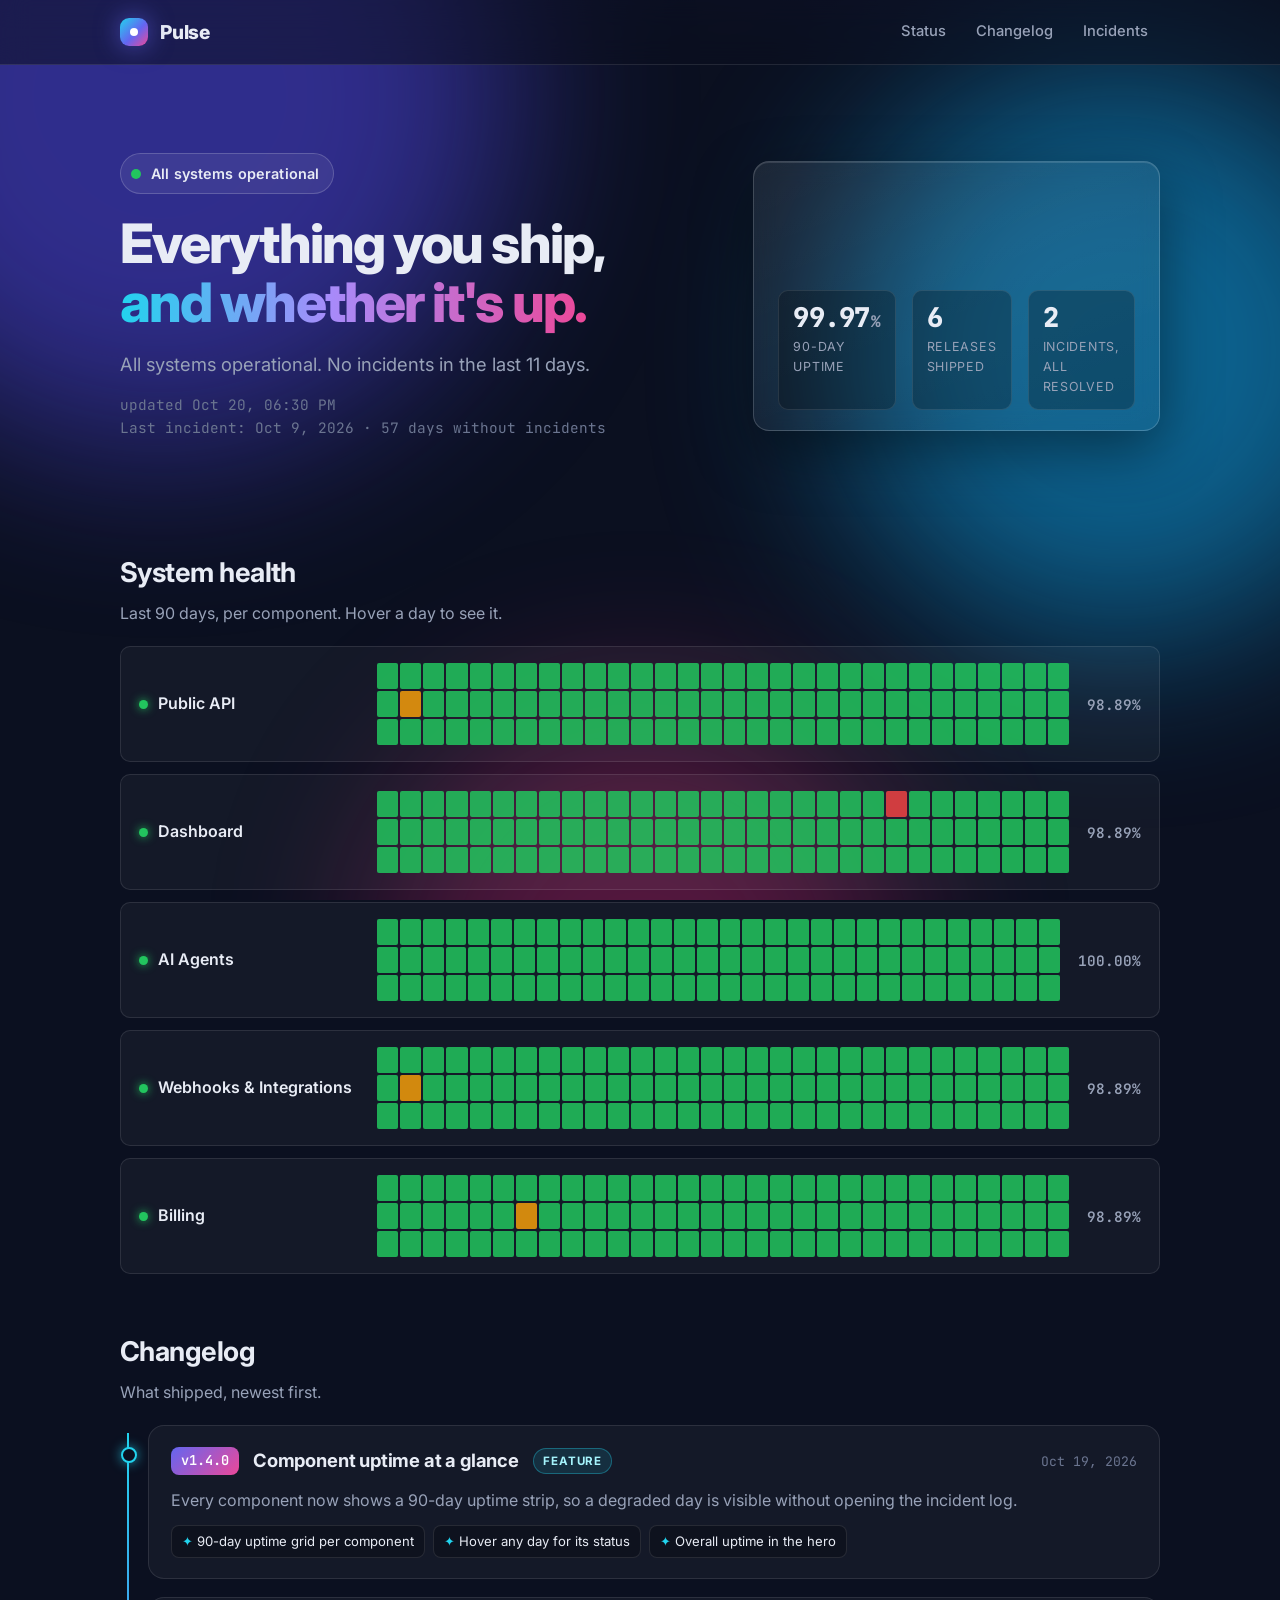
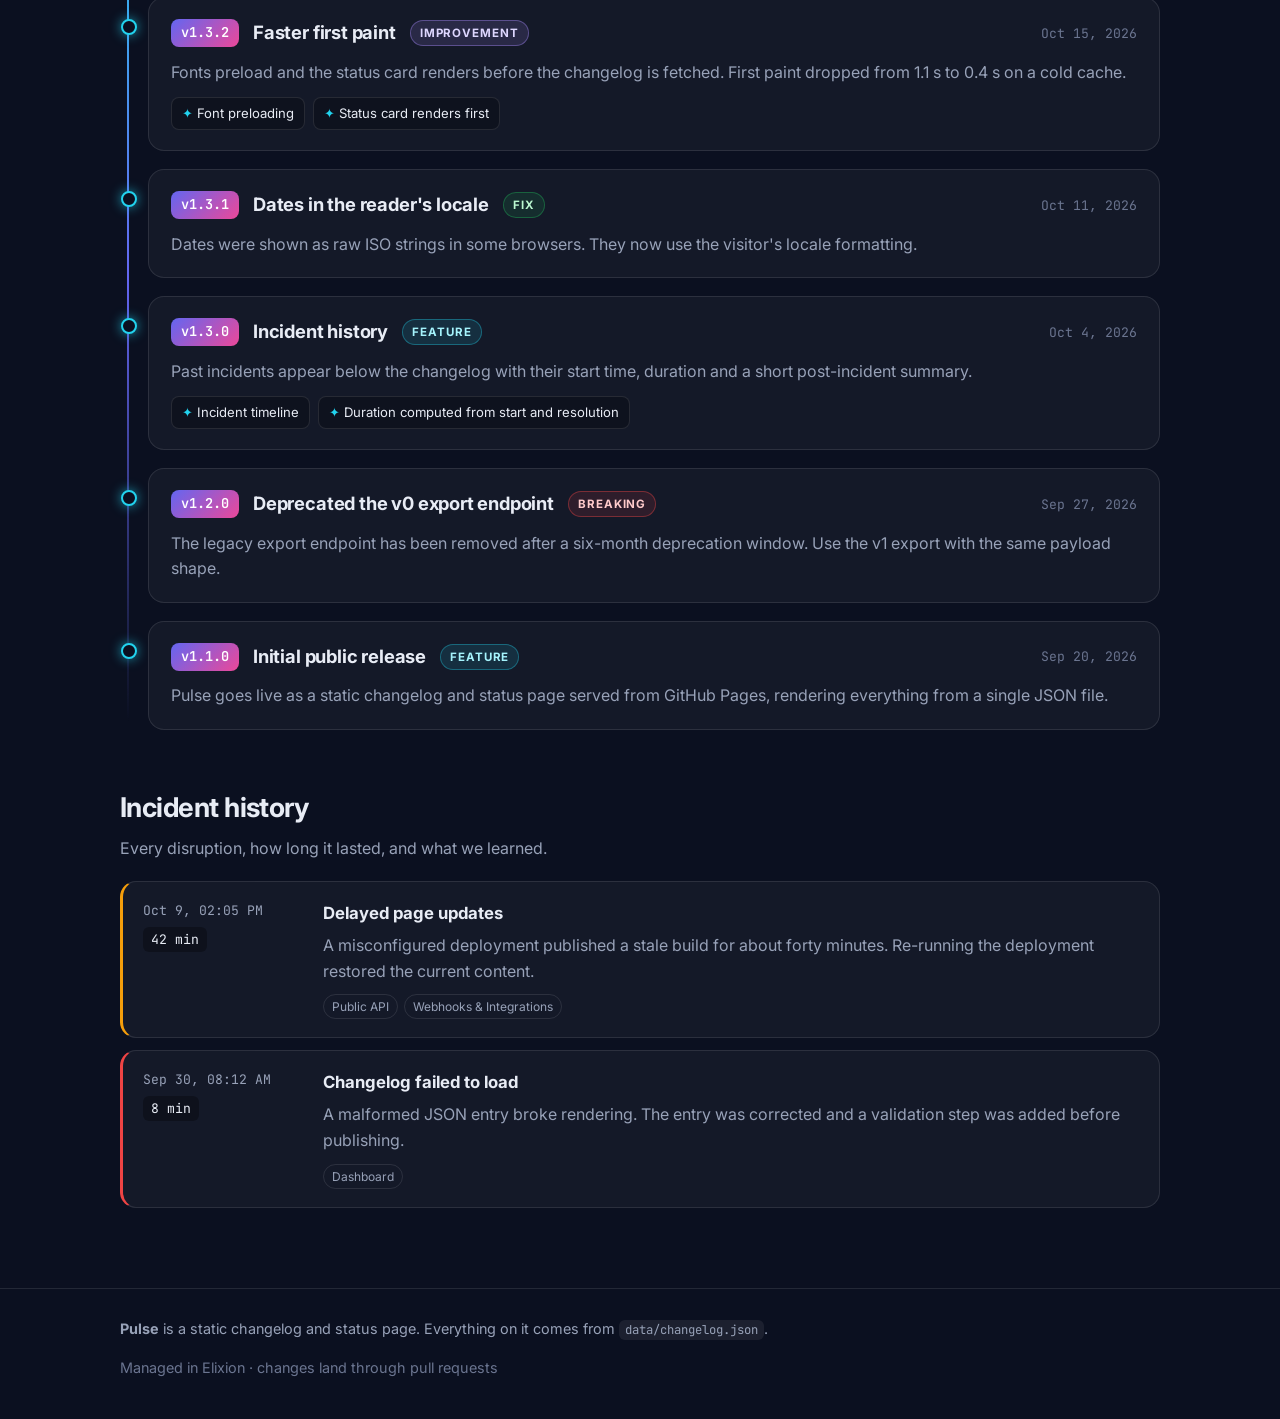
==== commit 26abece9: "Show last incident and days without incidents in status card Add a line below the hero tagline displ" ====
--- a/index.html
+++ b/index.html
@@ -4,26 +4,8 @@
   <meta charset="utf-8">
   <meta name="viewport" content="width=device-width, initial-scale=1">
   <title>Pulse · Changelog &amp; Status</title>
-  <meta name="description" content="Pulse is a public changelog and status page: release notes, 90-day uptime, and incident history for the product — everything you ship, and whether it's up.">
+  <meta name="description" content="Release notes and live status for Pulse.">
   <meta name="theme-color" content="#0b1020">
-  <link rel="icon" href="favicon.svg" type="image/svg+xml">
-
-  <!-- Open Graph / Facebook / Slack / LinkedIn -->
-  <meta property="og:type" content="website">
-  <meta property="og:site_name" content="Pulse">
-  <meta property="og:title" content="Pulse · Changelog &amp; Status">
-  <meta property="og:description" content="Release notes, 90-day uptime, and incident history for the product — everything you ship, and whether it's up.">
-  <meta property="og:url" content="https://elixion-ai.github.io/pulse-demo/">
-  <meta property="og:image" content="https://elixion-ai.github.io/pulse-demo/og-preview.png">
-  <meta property="og:image:width" content="1200">
-  <meta property="og:image:height" content="630">
-  <meta property="og:image:alt" content="Pulse — Changelog &amp; Status, with a heartbeat line in cyan, indigo and pink.">
-
-  <!-- Twitter -->
-  <meta name="twitter:card" content="summary_large_image">
-  <meta name="twitter:title" content="Pulse · Changelog &amp; Status">
-  <meta name="twitter:description" content="Release notes, 90-day uptime, and incident history for the product — everything you ship, and whether it's up.">
-  <meta name="twitter:image" content="https://elixion-ai.github.io/pulse-demo/og-preview.png">
   <link rel="preconnect" href="https://fonts.googleapis.com">
   <link rel="preconnect" href="https://fonts.gstatic.com" crossorigin>
   <link href="https://fonts.googleapis.com/css2?family=Inter:wght@400;500;600;700;800&family=JetBrains+Mono:wght@500;600&display=swap" rel="stylesheet">
@@ -60,6 +42,7 @@
           <h1 id="hero-heading" class="hero-title">Everything you ship, <span class="gradient-text">and whether it's&nbsp;up.</span></h1>
           <p id="hero-tagline" class="hero-sub"></p>
           <p id="hero-updated" class="hero-updated"></p>
+          <p id="hero-incidents" class="hero-updated"></p>
         </div>
 
         <div class="hero-card glass reveal">
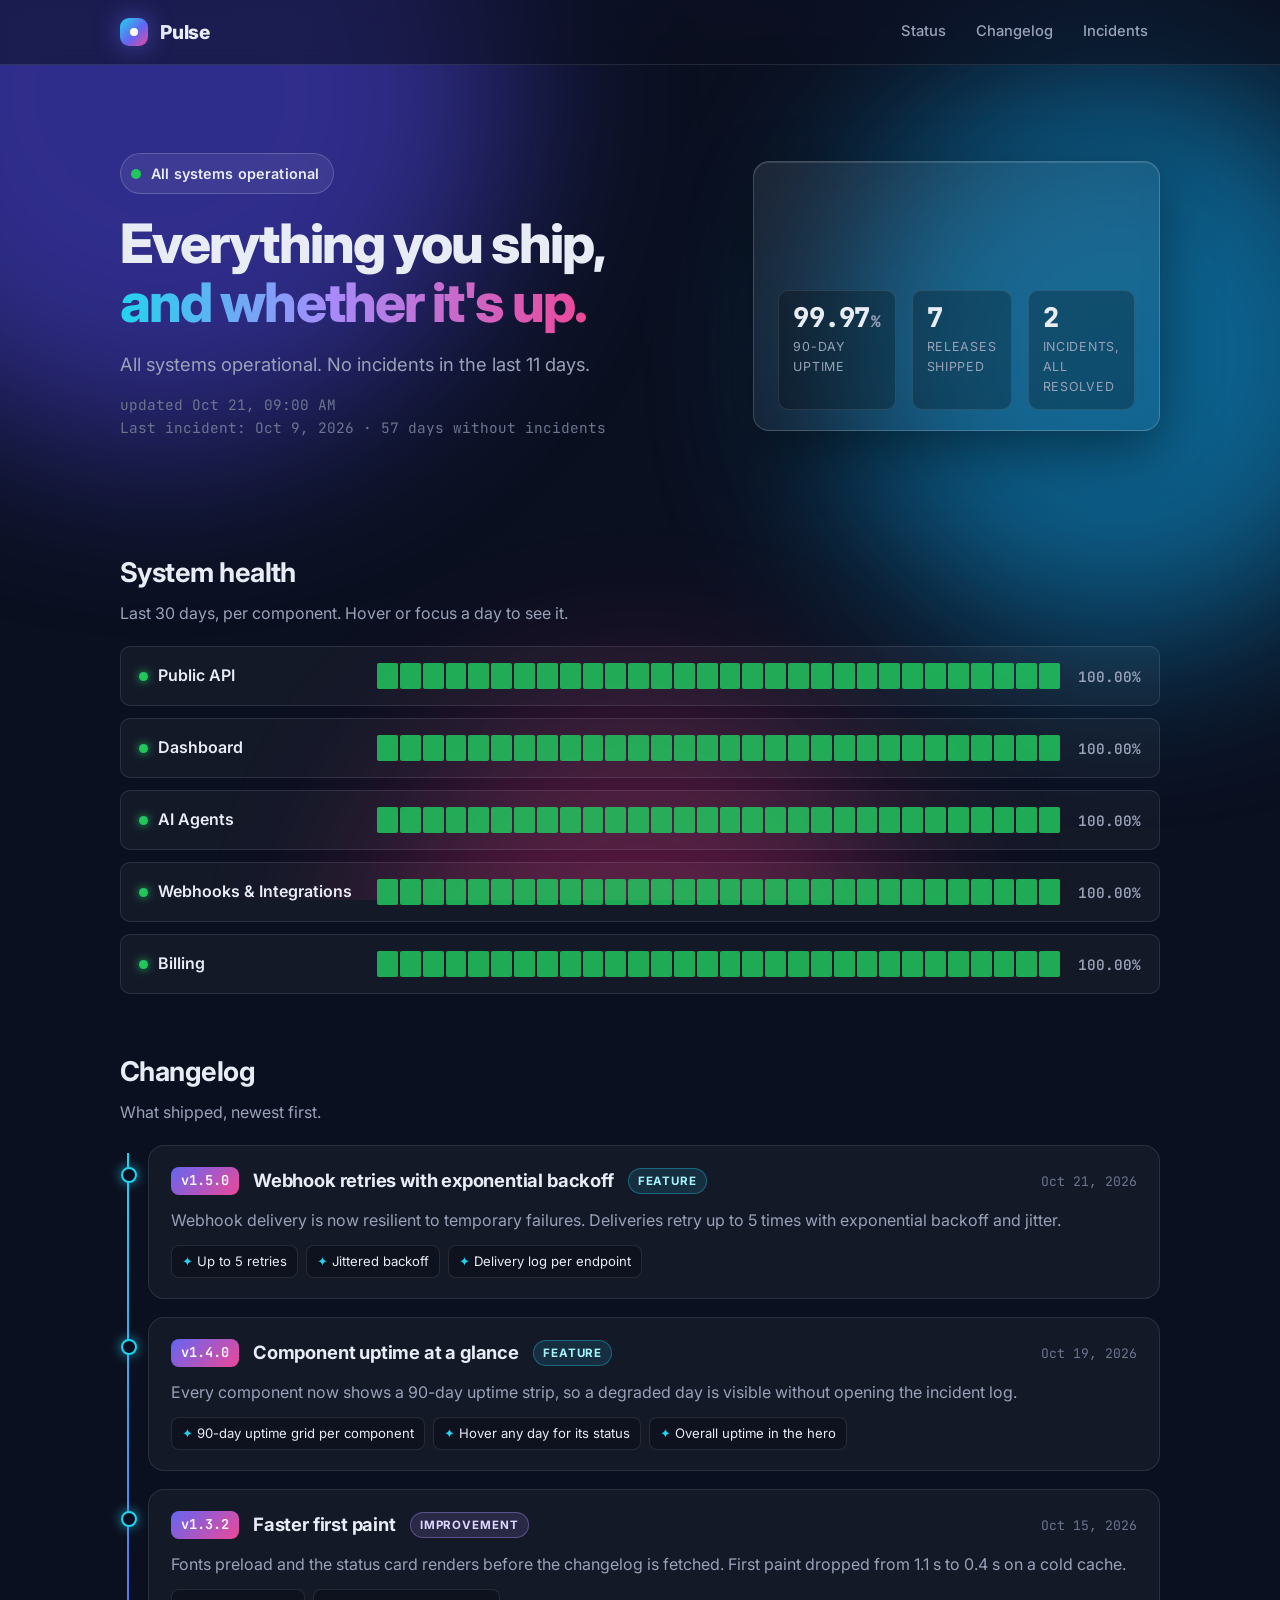
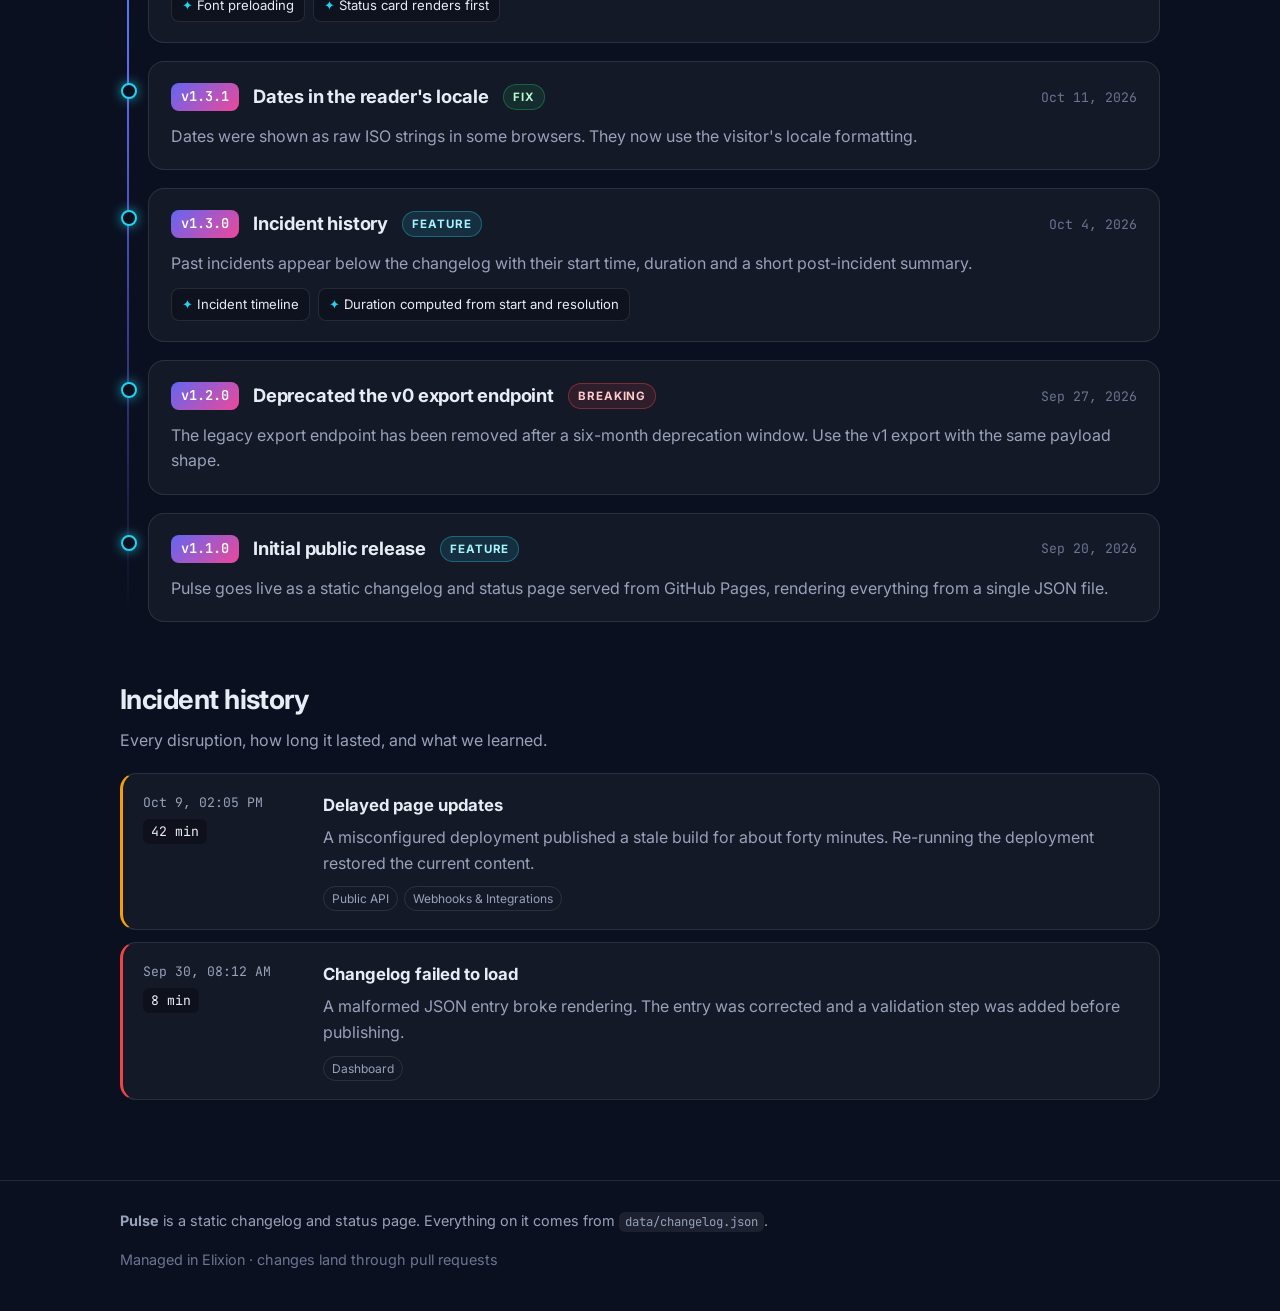
==== commit 3ae95df8: "Merge 1a53b2667bba70591adab4d75a21838c29e8c28d into 99ed4fcfb5b0f288cfed94ab5cd3c591a68eb799" ====
--- a/index.html
+++ b/index.html
@@ -77,7 +77,7 @@
     <section class="components container" aria-labelledby="components-heading">
       <div class="section-head reveal">
         <h2 id="components-heading">System health</h2>
-        <p class="section-sub">Last 90 days, per component. Hover a day to see it.</p>
+        <p class="section-sub">Last 30 days, per component. Hover or focus a day to see it.</p>
       </div>
       <ul id="component-list" class="component-list"></ul>
     </section>
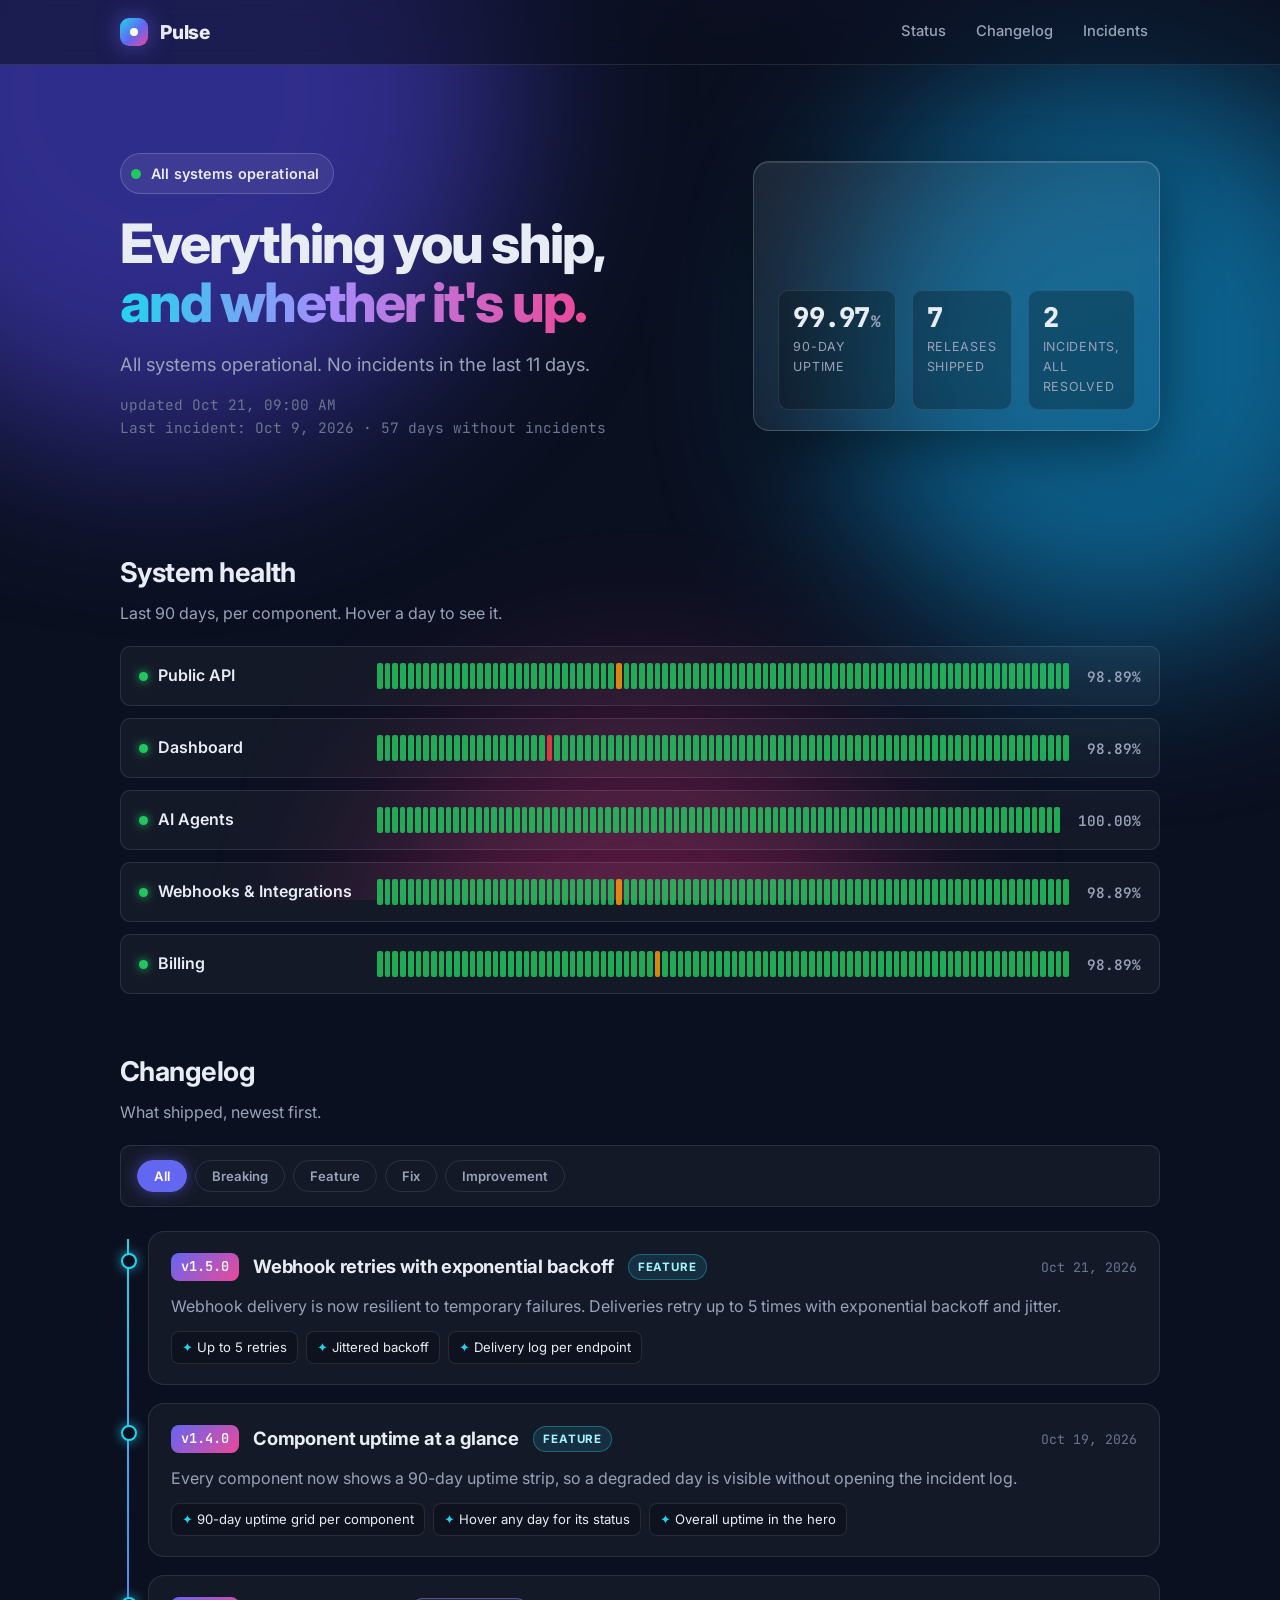
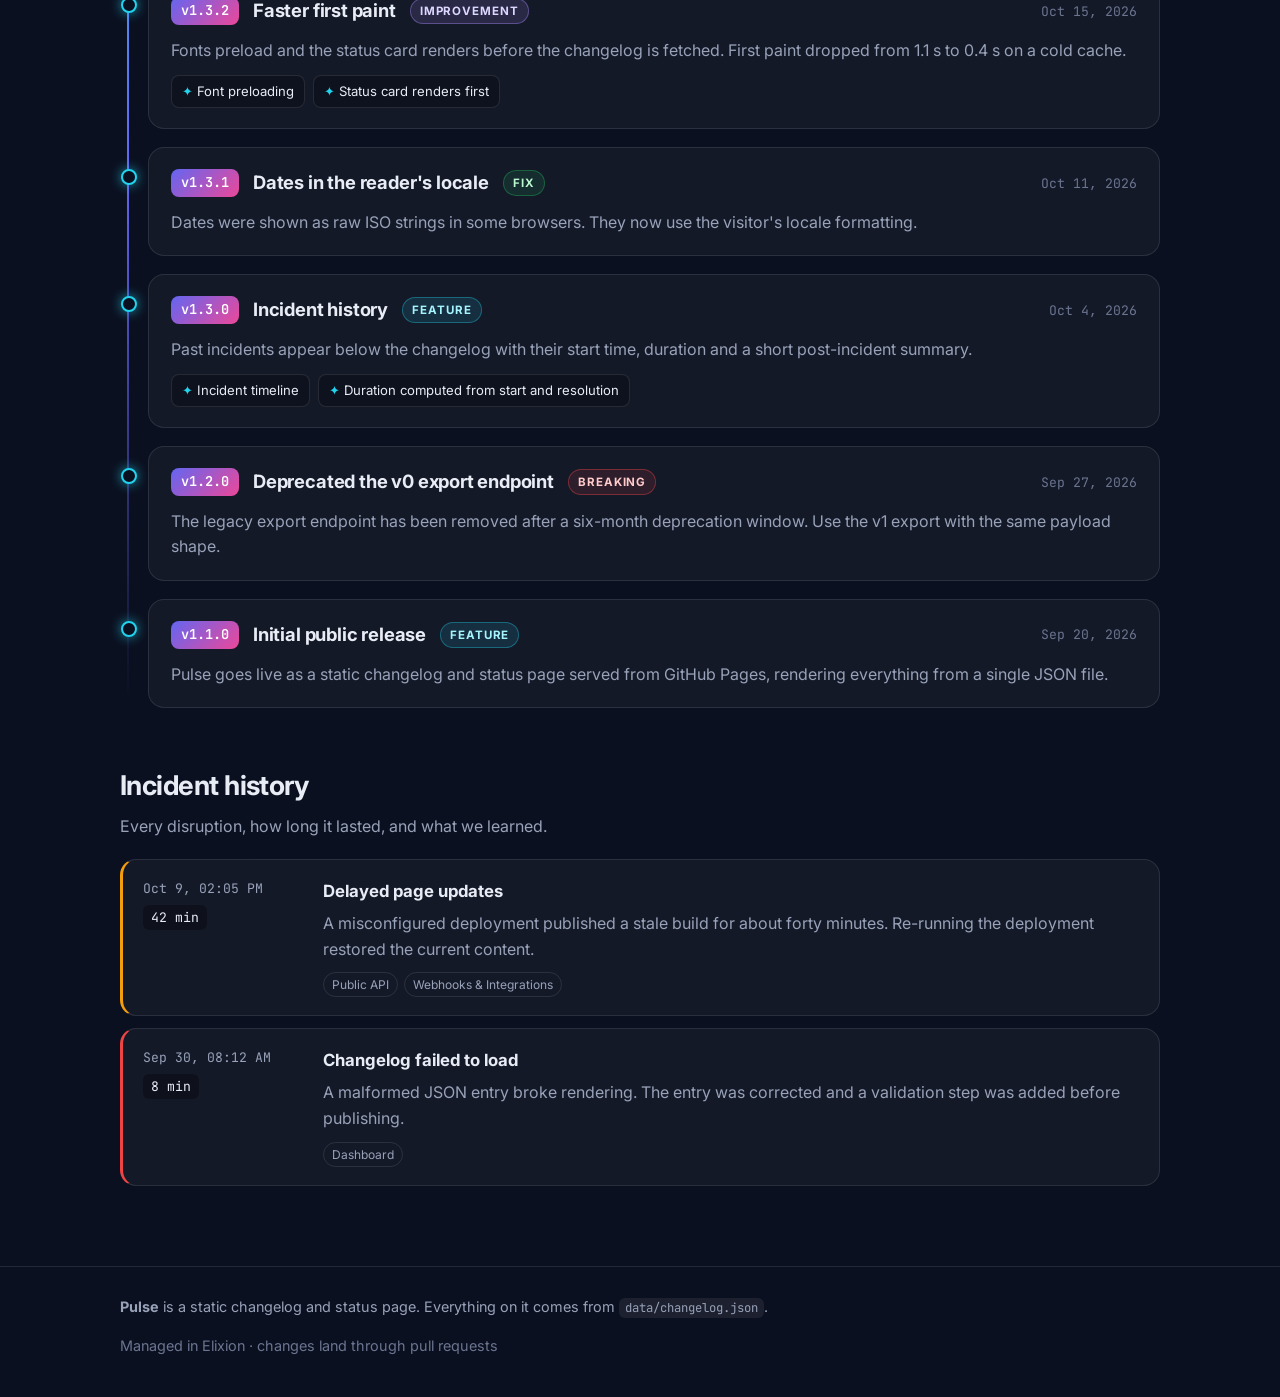
==== commit b7a57f20: "Add tag filter bar above changelog Adds a row of pill-style filter buttons (All, Feature, Fix, Impro" ====
--- a/index.html
+++ b/index.html
@@ -77,7 +77,7 @@
     <section class="components container" aria-labelledby="components-heading">
       <div class="section-head reveal">
         <h2 id="components-heading">System health</h2>
-        <p class="section-sub">Last 30 days, per component. Hover or focus a day to see it.</p>
+        <p class="section-sub">Last 90 days, per component. Hover a day to see it.</p>
       </div>
       <ul id="component-list" class="component-list"></ul>
     </section>
@@ -87,6 +87,7 @@
         <h2 id="changelog-heading">Changelog</h2>
         <p class="section-sub">What shipped, newest first.</p>
       </div>
+      <div id="tag-filter" class="tag-filter" role="group" aria-label="Filter releases by tag"></div>
       <ol id="release-list" class="timeline" aria-live="polite"></ol>
     </section>
 
--- a/styles.css
+++ b/styles.css
@@ -170,21 +170,45 @@
 .level-dot { width: 9px; height: 9px; border-radius: 50%; background: var(--ok); box-shadow: 0 0 10px var(--ok); }
 .level-dot[data-level="degraded"] { background: var(--warn); box-shadow: 0 0 10px var(--warn); }
 .level-dot[data-level="outage"] { background: var(--bad); box-shadow: 0 0 10px var(--bad); }
-.uptime-grid { display: grid; grid-template-columns: repeat(30, 1fr); gap: 2px; }
+.uptime-grid { display: grid; grid-template-columns: repeat(90, 1fr); gap: 2px; }
 .day {
   height: 26px; border-radius: 2px; background: var(--ok); opacity: 0.85; position: relative;
-  transform-origin: bottom; transition: transform .15s, opacity .15s; cursor: pointer;
+  transform-origin: bottom; transition: transform .15s, opacity .15s;
 }
 .day[data-level="degraded"] { background: var(--warn); }
 .day[data-level="outage"] { background: var(--bad); }
-.day:hover, .day:focus { transform: scaleY(1.25); opacity: 1; z-index: 2; outline: none; }
-.day:hover::after, .day:focus::after {
+.day:hover { transform: scaleY(1.25); opacity: 1; z-index: 2; }
+.day:hover::after {
   content: attr(data-label); position: absolute; bottom: calc(100% + 8px); left: 50%; transform: translateX(-50%);
   white-space: nowrap; font-size: 0.72rem; font-family: var(--mono);
   background: #0b1020; border: 1px solid var(--border-strong); color: var(--text);
   padding: 4px 8px; border-radius: 6px; pointer-events: none;
 }
 .component-uptime { font-family: var(--mono); font-weight: 600; color: var(--muted); font-size: 0.9rem; }
+
+/* ---------- Tag filter ---------- */
+.tag-filter {
+  display: flex; flex-wrap: wrap; gap: 8px; margin: 0 0 24px;
+  padding: 14px 16px; border-radius: var(--radius-sm);
+  background: var(--surface); border: 1px solid var(--border);
+}
+.tag-filter-btn {
+  font-family: var(--font); font-size: 0.82rem; font-weight: 600;
+  padding: 7px 16px; border-radius: 999px; border: 1px solid var(--border);
+  background: transparent; color: var(--muted);
+  cursor: pointer; transition: all .2s ease;
+}
+.tag-filter-btn:hover {
+  border-color: var(--border-strong); background: var(--surface-strong);
+  color: var(--text);
+}
+.tag-filter-btn:focus-visible {
+  outline: 2px solid var(--accent); outline-offset: 2px;
+}
+.tag-filter-btn.active, .tag-filter-btn[aria-pressed="true"] {
+  background: var(--accent); border-color: var(--accent);
+  color: #fff; box-shadow: 0 0 16px rgba(99, 102, 241, 0.5);
+}
 
 /* ---------- Timeline ---------- */
 .timeline { list-style: none; margin: 0; padding: 0 0 0 28px; position: relative; }
@@ -264,7 +288,7 @@
   .hero { padding: 56px 0 32px; }
   .hero-grid { grid-template-columns: 1fr; gap: 28px; }
   .component { grid-template-columns: 1fr; gap: 10px; }
-  .uptime-grid { grid-template-columns: repeat(30, 1fr); }
+  .uptime-grid { grid-template-columns: repeat(45, 1fr); }
   .day { height: 18px; }
 }
 @media (max-width: 600px) {
